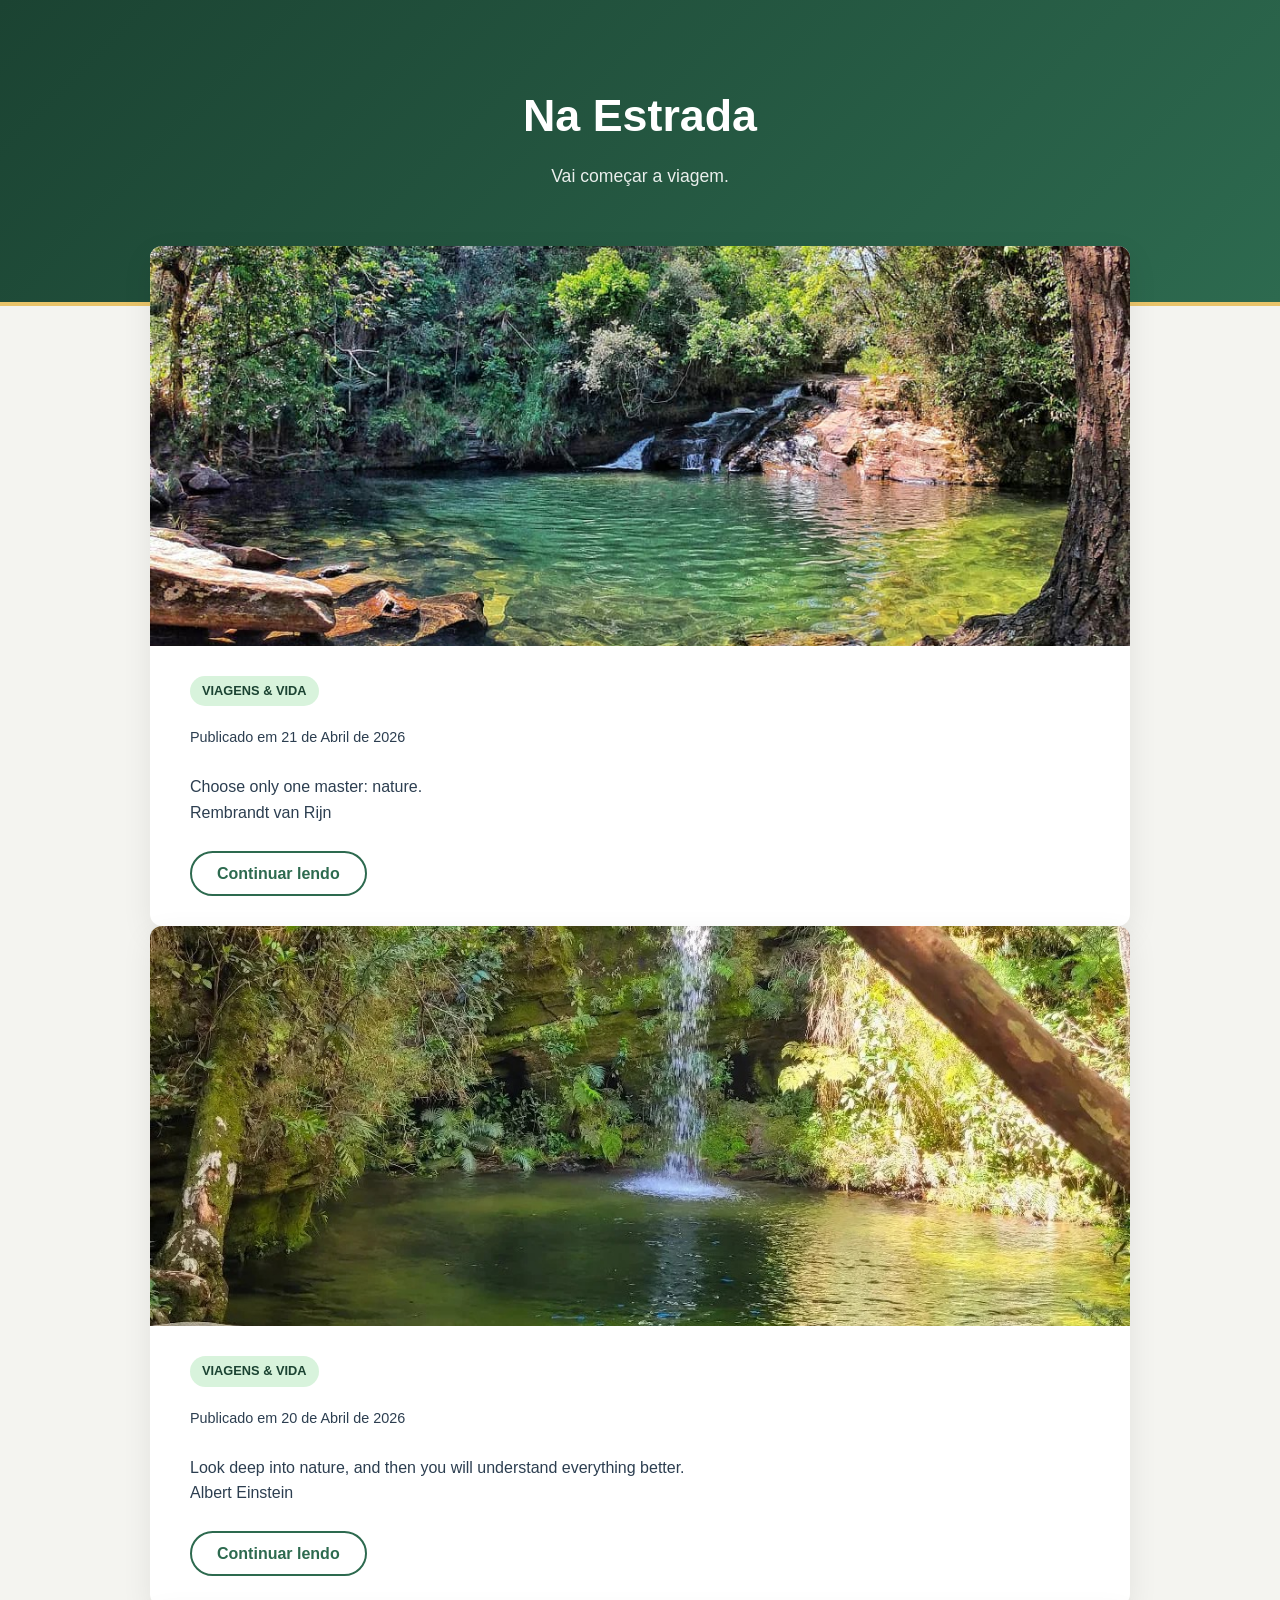
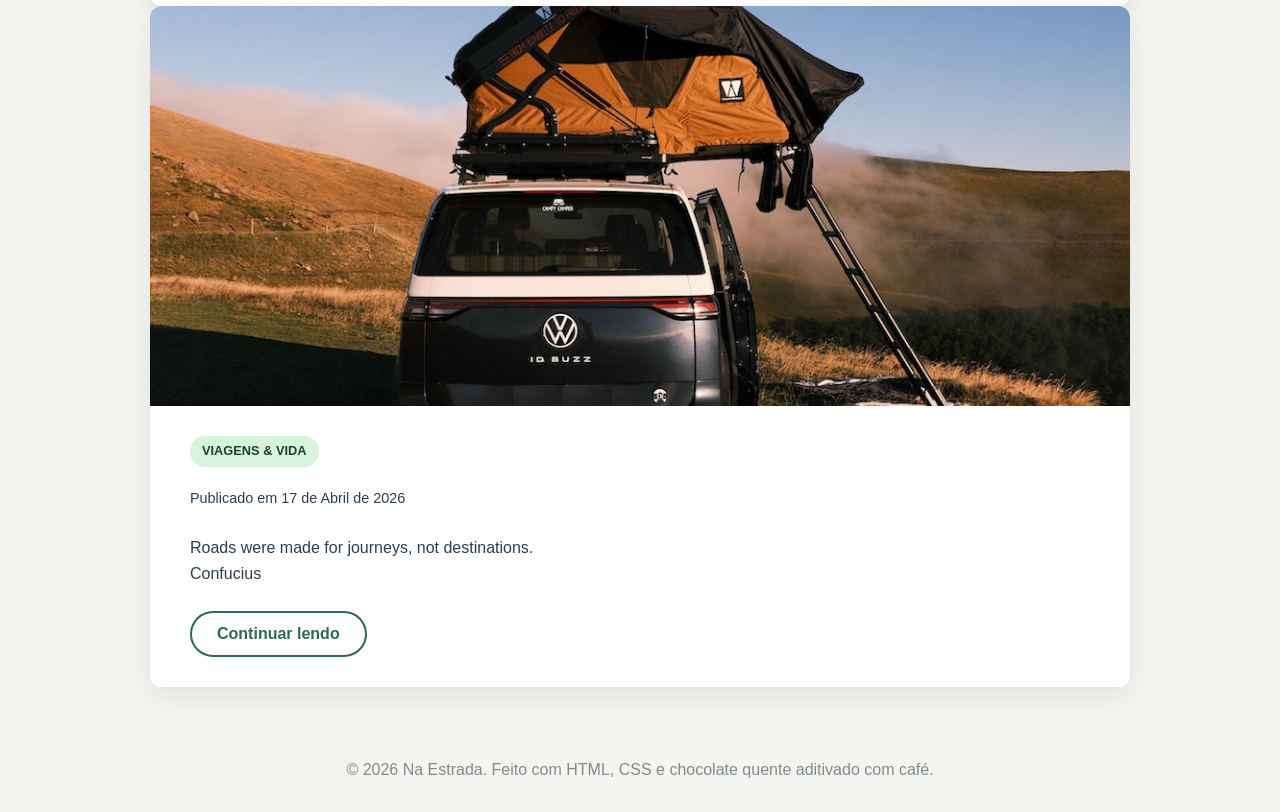
==== index.html @ eaaf92cb "2 postagens mais; novas imagens." ====
<!DOCTYPE html>
<html lang="pt-BR">
<head>
    <meta charset="UTF-8">
    <meta name="viewport" content="width=device-width, initial-scale=1.0">
    <title>Frederico</title>
    <link rel="stylesheet" href="style.css">
</head>
<body>
    <header class="site-header">
        <div class="header-content">
            <h1>Na Estrada</h1>
            <p>Vai começar a viagem.</p>
        </div>
    </header>

    <main class="container">
        <article class="post-card">
            <img src="images/09.jpg" alt="Linda cachoeira de águas cristalinas" class="post-image">
            <div class="post-content">
                <span class="categoria">Viagens & Vida</span>
                <h2></h2>
                <p class="data">Publicado em 21 de Abril de 2026</p>
                <p>Choose only one master: nature.
                <br>Rembrandt van Rijn</p>
                <a href="#" class="btn-leia-mais">Continuar lendo</a>
            </div>
        </article>

        <article class="post-card">
            <img src="images/08.jpg" alt="Linda cachoeira lembrando uma ducha" class="post-image">
            <div class="post-content">
                <span class="categoria">Viagens & Vida</span>
                <h2></h2>
                <p class="data">Publicado em 20 de Abril de 2026</p>
                <p>Look deep into nature, and then you will understand everything better. 
                <br>Albert Einstein</p>
                <a href="#" class="btn-leia-mais">Continuar lendo</a>
            </div>
        </article>

        <article class="post-card">
            <img src="images/id-buzz.jpg" alt="Van no acampamento" class="post-image">
            <div class="post-content">
                <span class="categoria">Viagens & Vida</span>
                <h2></h2>
                <p class="data">Publicado em 17 de Abril de 2026</p>
                <!-- <p>O visual antigo era muito chinfrim, então decidi dar uma repaginada total. Agora, começa a ficar divertido.</p> -->
                <p>Roads were made for journeys, not destinations. 
                <br>Confucius</p>
                <a href="#" class="btn-leia-mais">Continuar lendo</a>
            </div>
        </article>

        
    </main>

    <footer>
        <p>&copy; 2026 Na Estrada. Feito com HTML, CSS e chocolate quente aditivado com café.</p>
    </footer>
</body>
</html>
---- style.css ----
/* Paleta Estrada e Natureza */
:root {
    --cor-fundo: #f4f4f0; /* Off-white com um toque de areia/terra */
    --cor-texto: #2c3e50; /* Cinza asfalto escuro para boa leitura */
    --cor-destaque: #2d6a4f; /* Verde floresta */
    --cor-destaque-hover: #1b4332; /* Verde mais escuro (mata fechada) */
    --cor-secundaria: #7f8c8d; /* Cinza neblina */
    --cor-branco: #ffffff;
    --cor-faixa-pista: #e9c46a; /* Amarelo quente das faixas da estrada */
}

* {
    margin: 0;
    padding: 0;
    box-sizing: border-box;
}

body {
    font-family: 'Poppins', sans-serif;
    background-color: var(--cor-fundo);
    color: var(--cor-texto);
    line-height: 1.6;
}

/* Cabeçalho com tons de floresta e detalhe de pista */
.site-header {
    background: linear-gradient(135deg, #1b4332, #2d6a4f);
    border-bottom: 4px solid var(--cor-faixa-pista);
    color: var(--cor-branco);
    padding: 5rem 20px 7rem; 
    text-align: center;
}

.header-content h1 {
    font-size: 2.8rem;
    font-weight: 600;
    margin-bottom: 10px;
}

.header-content p {
    font-size: 1.1rem;
    font-weight: 300;
    opacity: 0.9;
}

.container {
    max-width: 1020px;
    margin: -60px auto 40px; 
    padding: 0 20px;
    position: relative;
}

.post-card {
    background-color: var(--cor-branco);
    border-radius: 12px;
    overflow: hidden; 
    box-shadow: 0 10px 30px rgba(0, 0, 0, 0.08); 
    transition: transform 0.3s ease, box-shadow 0.3s ease;
}

.post-card:hover {
    transform: translateY(-5px);
    box-shadow: 0 15px 35px rgba(0, 0, 0, 0.15);
}

.post-image {
    width: 100%;
    height: 400px;
    object-fit: cover;
    display: block;
}

.post-content {
    padding: 30px 40px;
}

/* Etiqueta colorida - Tom de folha clara */
.categoria {
    background-color: #d8f3dc;
    color: var(--cor-destaque-hover);
    font-size: 0.8rem;
    font-weight: 600;
    text-transform: uppercase;
    padding: 5px 12px;
    border-radius: 20px;
    display: inline-block;
    margin-bottom: 15px;
}

.post-content h2 {
    font-size: 1.8rem;
    margin-bottom: 5px;
    color: #1a1a1a;
}

.data {
    color: var(--cor-secundaria);
    font-size: 0.9rem;
    margin-bottom: 20px;
}

.post-content p {
    margin-bottom: 25px;
    color: var(--cor-texto);
}

/* Botão Verde Floresta */
.btn-leia-mais {
    display: inline-block;
    text-decoration: none;
    color: var(--cor-destaque);
    font-weight: 600;
    border: 2px solid var(--cor-destaque);
    padding: 8px 25px;
    border-radius: 25px;
    transition: all 0.3s ease;
}

.btn-leia-mais:hover {
    background-color: var(--cor-destaque);
    color: var(--cor-branco);
    border-color: var(--cor-destaque);
}

footer {
    text-align: center;
    padding: 30px 20px;
    color: var(--cor-secundaria);
    margin-top: 40px;
}
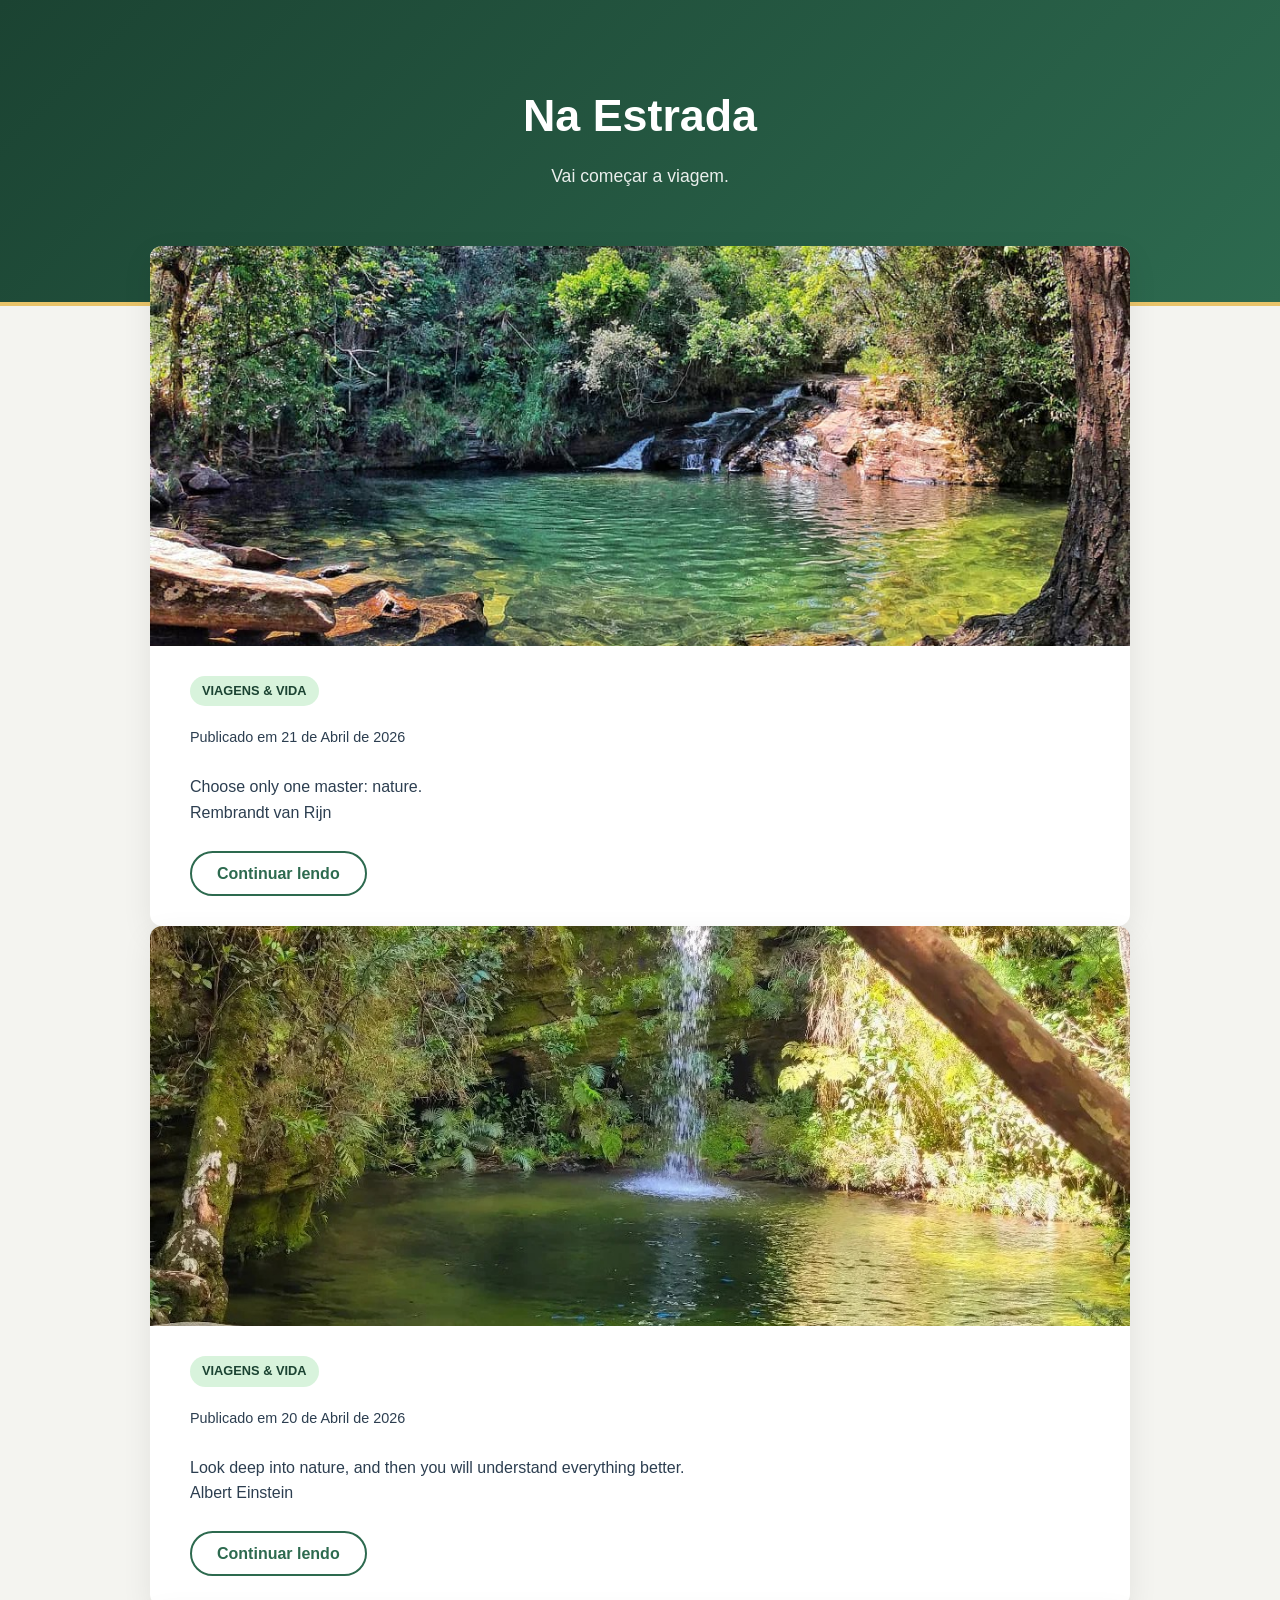
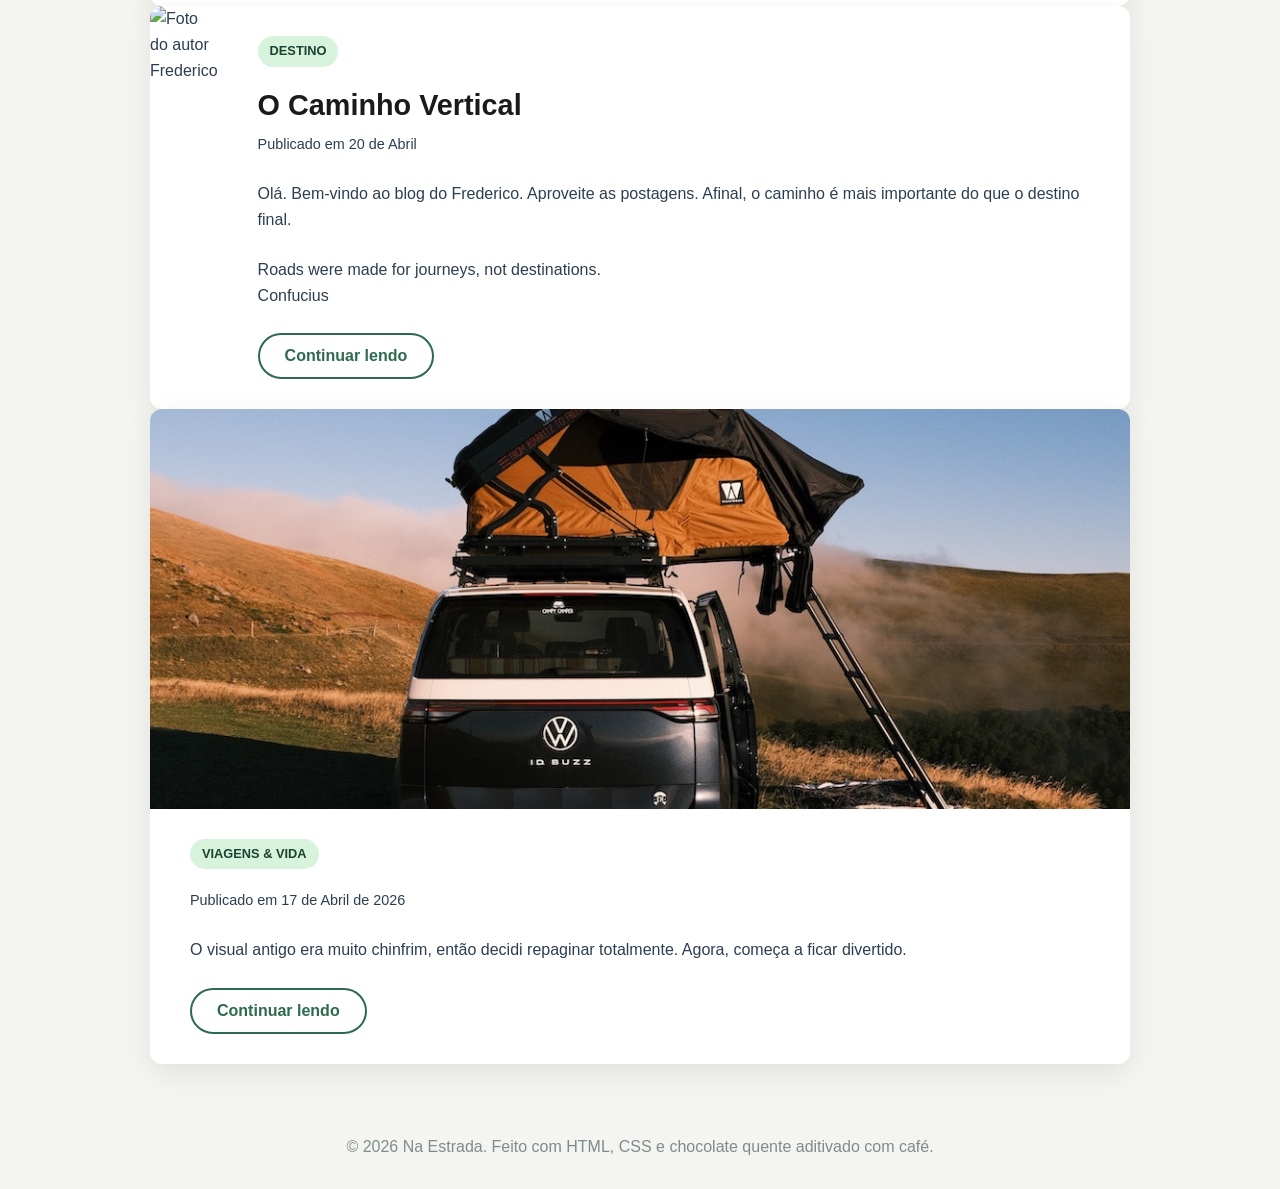
==== commit d7b980a6: "Postagem com imagem do autor lado a lado com texto." ====
--- a/index.html
+++ b/index.html
@@ -39,15 +39,28 @@
             </div>
         </article>
 
+        <article class="post-card post-split">
+            <div class="post-split-image">
+                <img src="author.jpeg" alt="Foto do autor Frederico">
+            </div>
+            <div class="post-content">
+                <span class="categoria">Destino</span>
+                <h2>O Caminho Vertical</h2>
+                <p class="data">Publicado em 20 de Abril</p>
+                <p>Olá. Bem-vindo ao blog do Frederico. Aproveite as postagens. Afinal, o caminho é mais importante do que o destino final.</p>
+                <p>Roads were made for journeys, not destinations. 
+                <br>Confucius</p>
+                <a href="#" class="btn-leia-mais">Continuar lendo</a>
+            </div>
+        </article>
+
         <article class="post-card">
             <img src="images/id-buzz.jpg" alt="Van no acampamento" class="post-image">
             <div class="post-content">
                 <span class="categoria">Viagens & Vida</span>
                 <h2></h2>
                 <p class="data">Publicado em 17 de Abril de 2026</p>
-                <!-- <p>O visual antigo era muito chinfrim, então decidi dar uma repaginada total. Agora, começa a ficar divertido.</p> -->
-                <p>Roads were made for journeys, not destinations. 
-                <br>Confucius</p>
+                <p>O visual antigo era muito chinfrim, então decidi repaginar totalmente. Agora, começa a ficar divertido.</p>
                 <a href="#" class="btn-leia-mais">Continuar lendo</a>
             </div>
         </article>
--- a/style.css
+++ b/style.css
@@ -122,6 +122,34 @@
     border-color: var(--cor-destaque);
 }
 
+/* Quando o post tiver a classe 'post-split', ele usa Flexbox */
+.post-split {
+    display: flex;
+    align-items: stretch; /* Faz a imagem e o texto terem a mesma altura */
+}
+
+.post-split-image {
+    flex: 1; /* Ocupa uma parte do espaço */
+    max-width: 49.5%; /* A foto ocupa 49,5% da largura do cartão */
+}
+
+.post-split-image img {
+    width: 100%;
+    height: 100%;
+    object-fit: cover; /* Corta a imagem para preencher o espaço sem distorcer */
+}
+
+/* Ajuste importante para celular: desativa a divisão em telas pequenas */
+@media (max-width: 600px) {
+    .post-split {
+        flex-direction: column; /* Volta a ficar um em cima do outro */
+    }
+    .post-split-image {
+        max-width: 100%;
+        height: 250px;
+    }
+}
+
 footer {
     text-align: center;
     padding: 30px 20px;
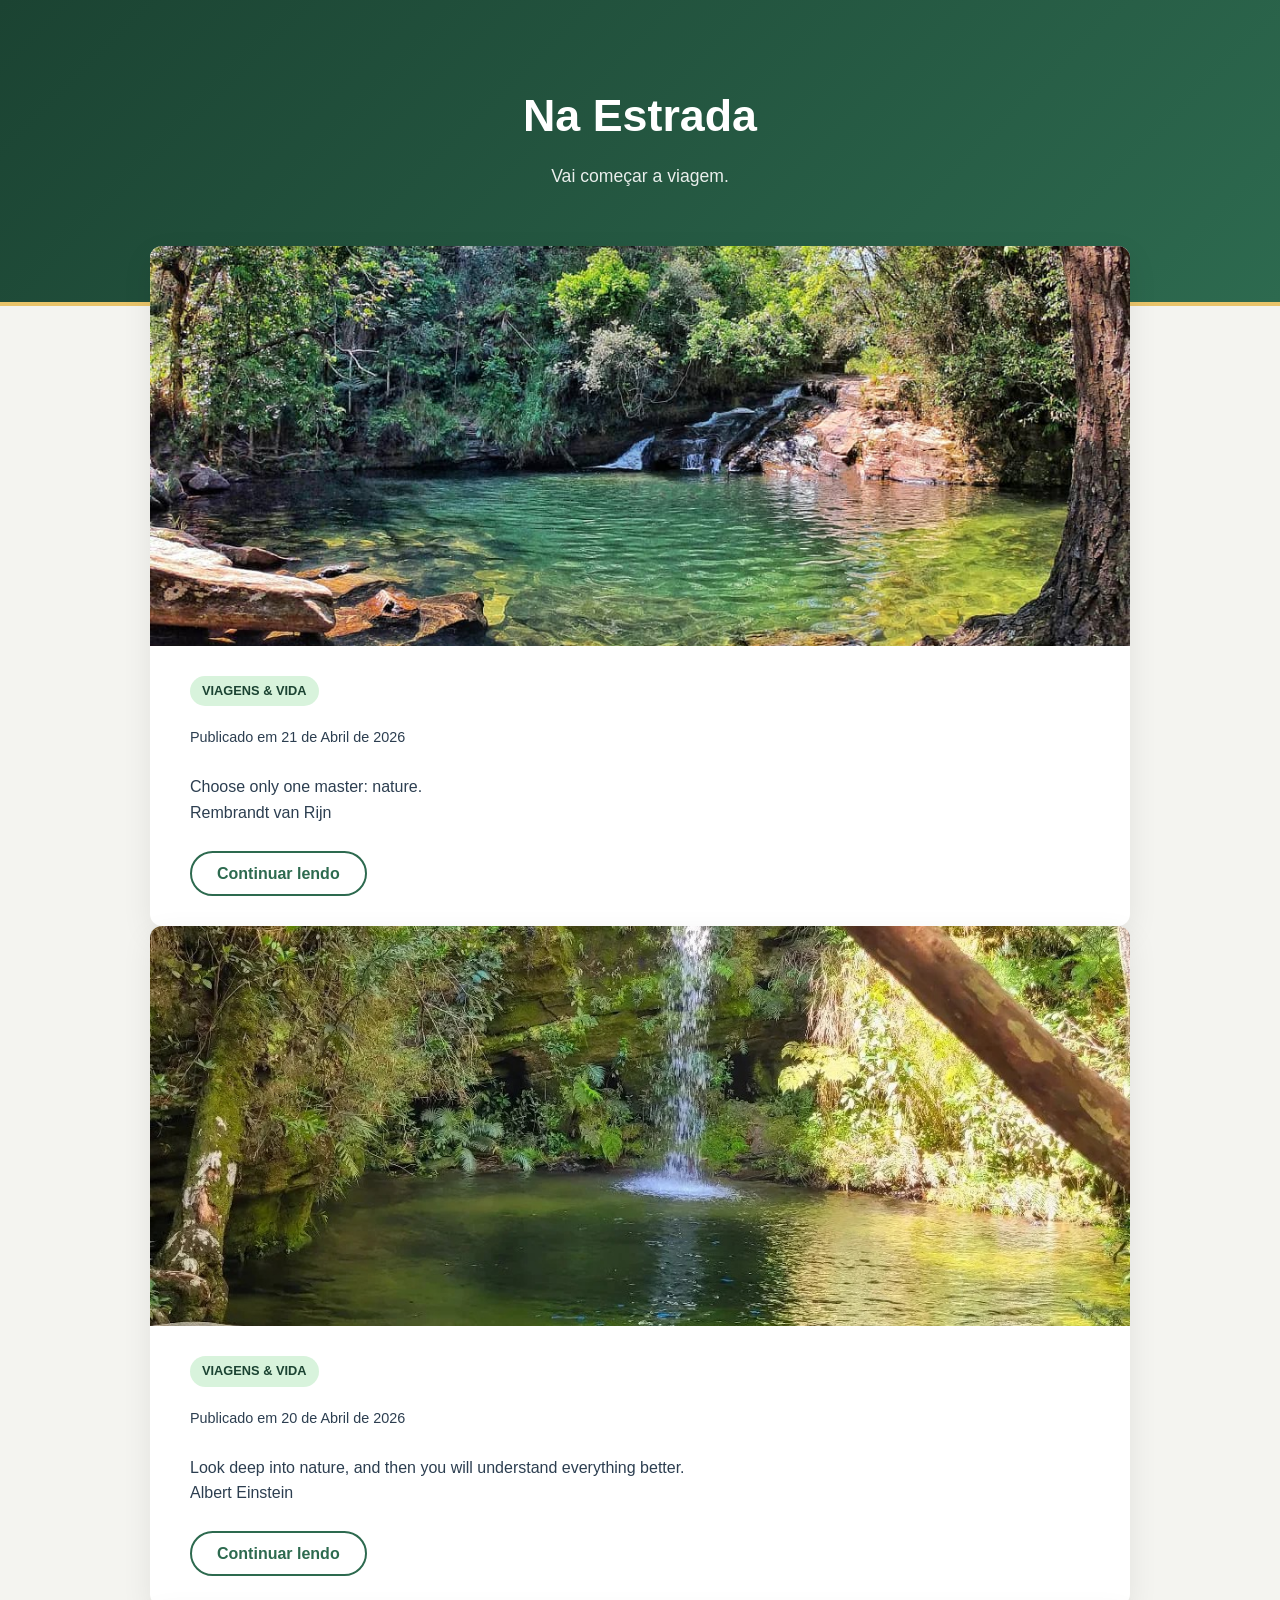
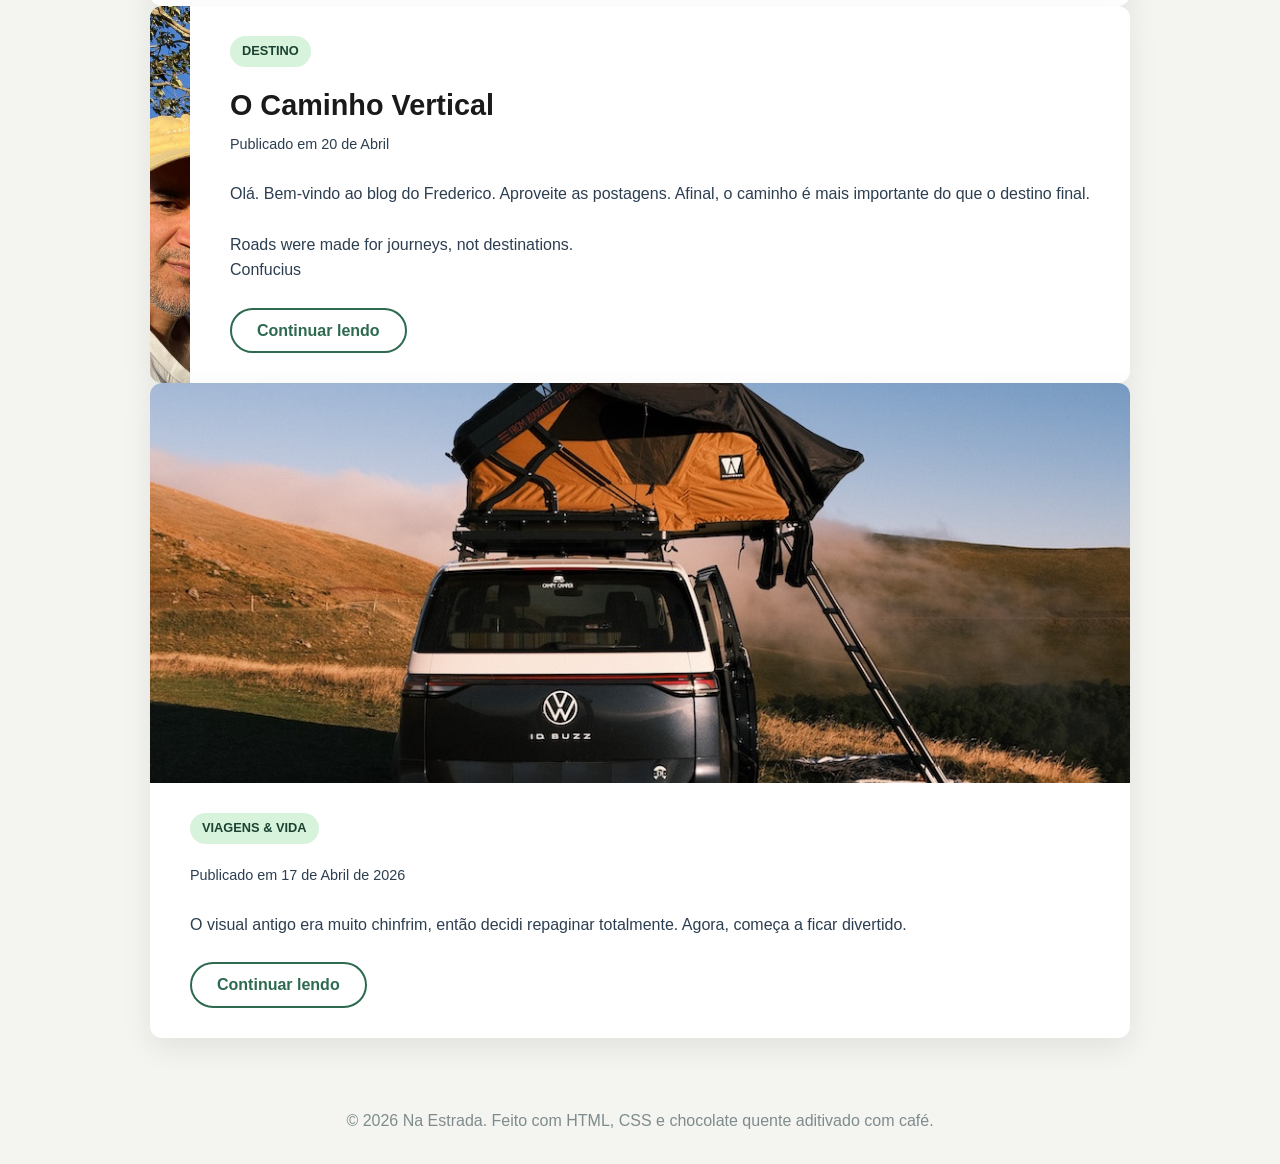
==== commit 2f7f7626: "Corrigindo caminho da imagem; caminho antes de mudar para diretório 'images' usado equivocadamente." ====
--- a/index.html
+++ b/index.html
@@ -41,7 +41,7 @@
 
         <article class="post-card post-split">
             <div class="post-split-image">
-                <img src="author.jpeg" alt="Foto do autor Frederico">
+                <img src="images/author.jpeg" alt="Foto do autor Frederico">
             </div>
             <div class="post-content">
                 <span class="categoria">Destino</span>
--- a/style.css
+++ b/style.css
@@ -130,7 +130,7 @@
 
 .post-split-image {
     flex: 1; /* Ocupa uma parte do espaço */
-    max-width: 49.5%; /* A foto ocupa 49,5% da largura do cartão */
+    max-width: 40%; /* A foto ocupa 40% da largura do cartão */
 }
 
 .post-split-image img {
@@ -140,13 +140,13 @@
 }
 
 /* Ajuste importante para celular: desativa a divisão em telas pequenas */
-@media (max-width: 600px) {
+@media (max-width: 640px) {
     .post-split {
         flex-direction: column; /* Volta a ficar um em cima do outro */
     }
     .post-split-image {
         max-width: 100%;
-        height: 250px;
+        height: 495px;
     }
 }
 
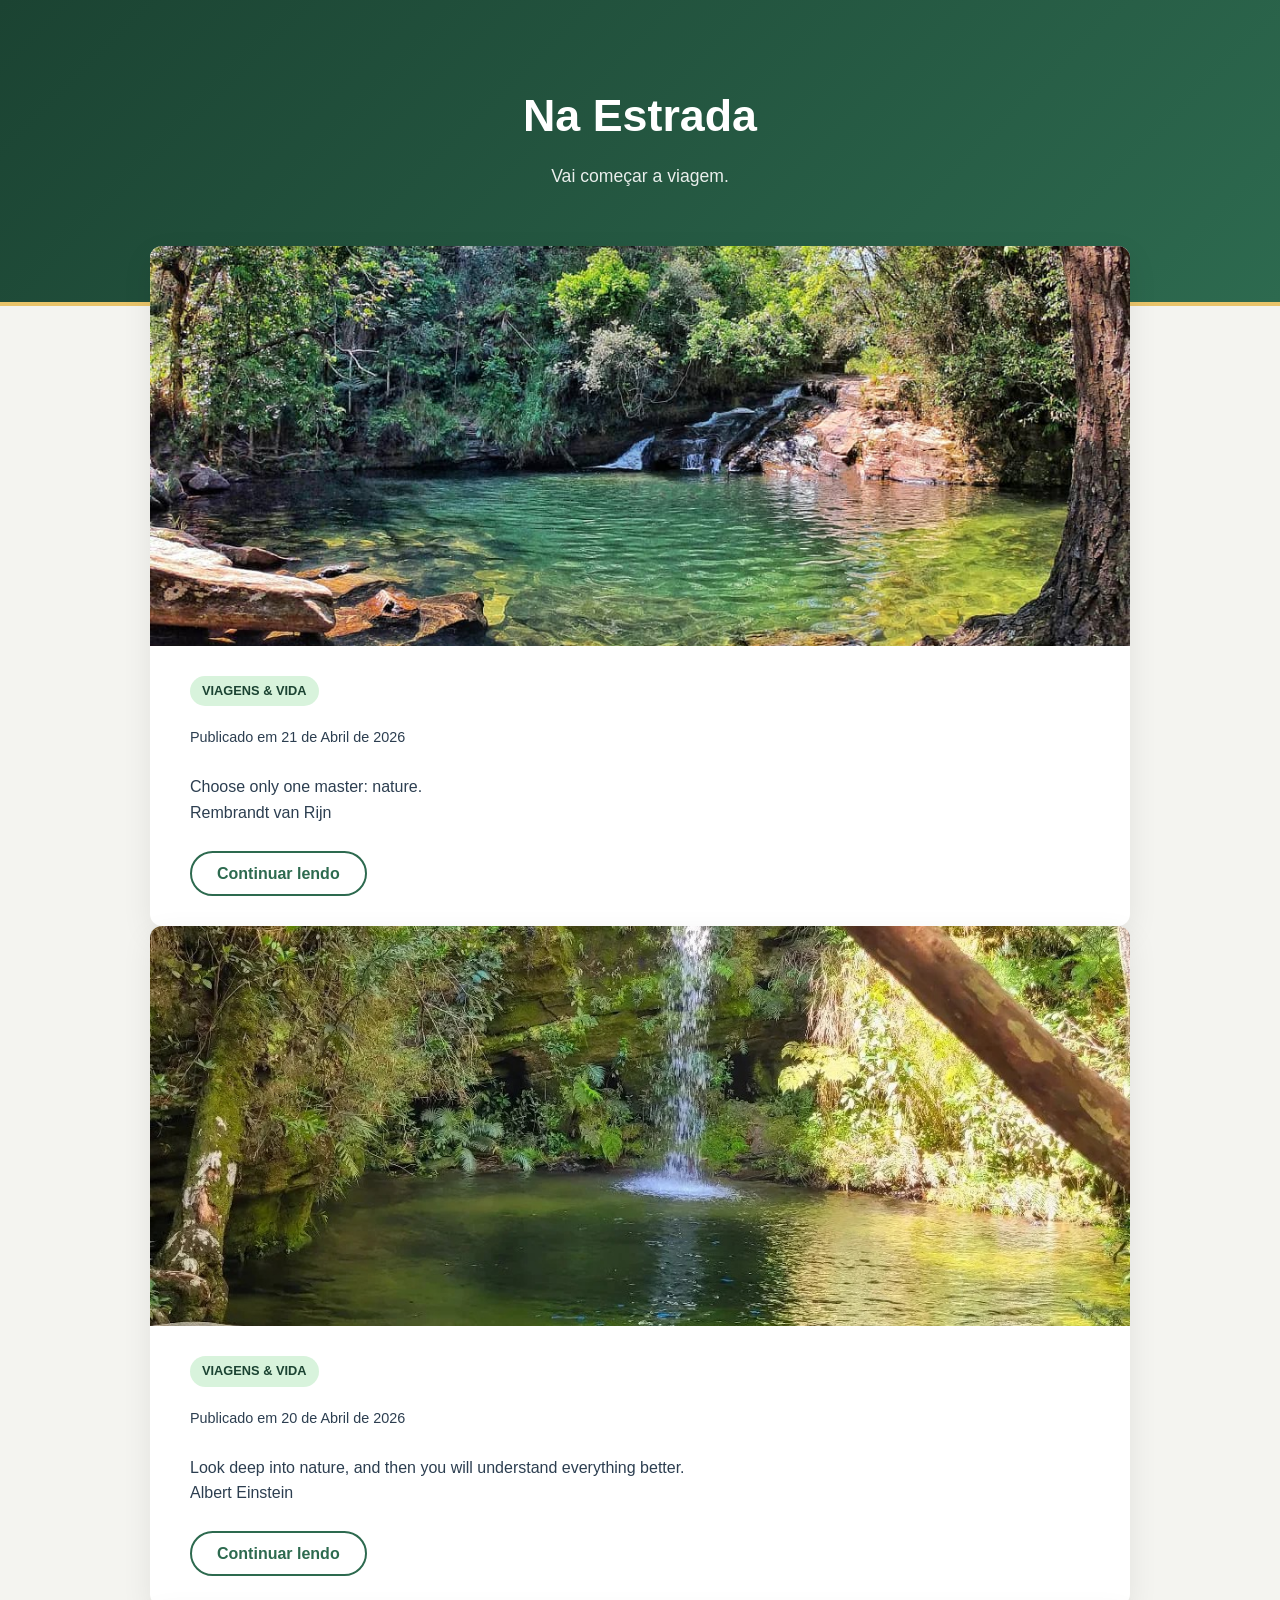
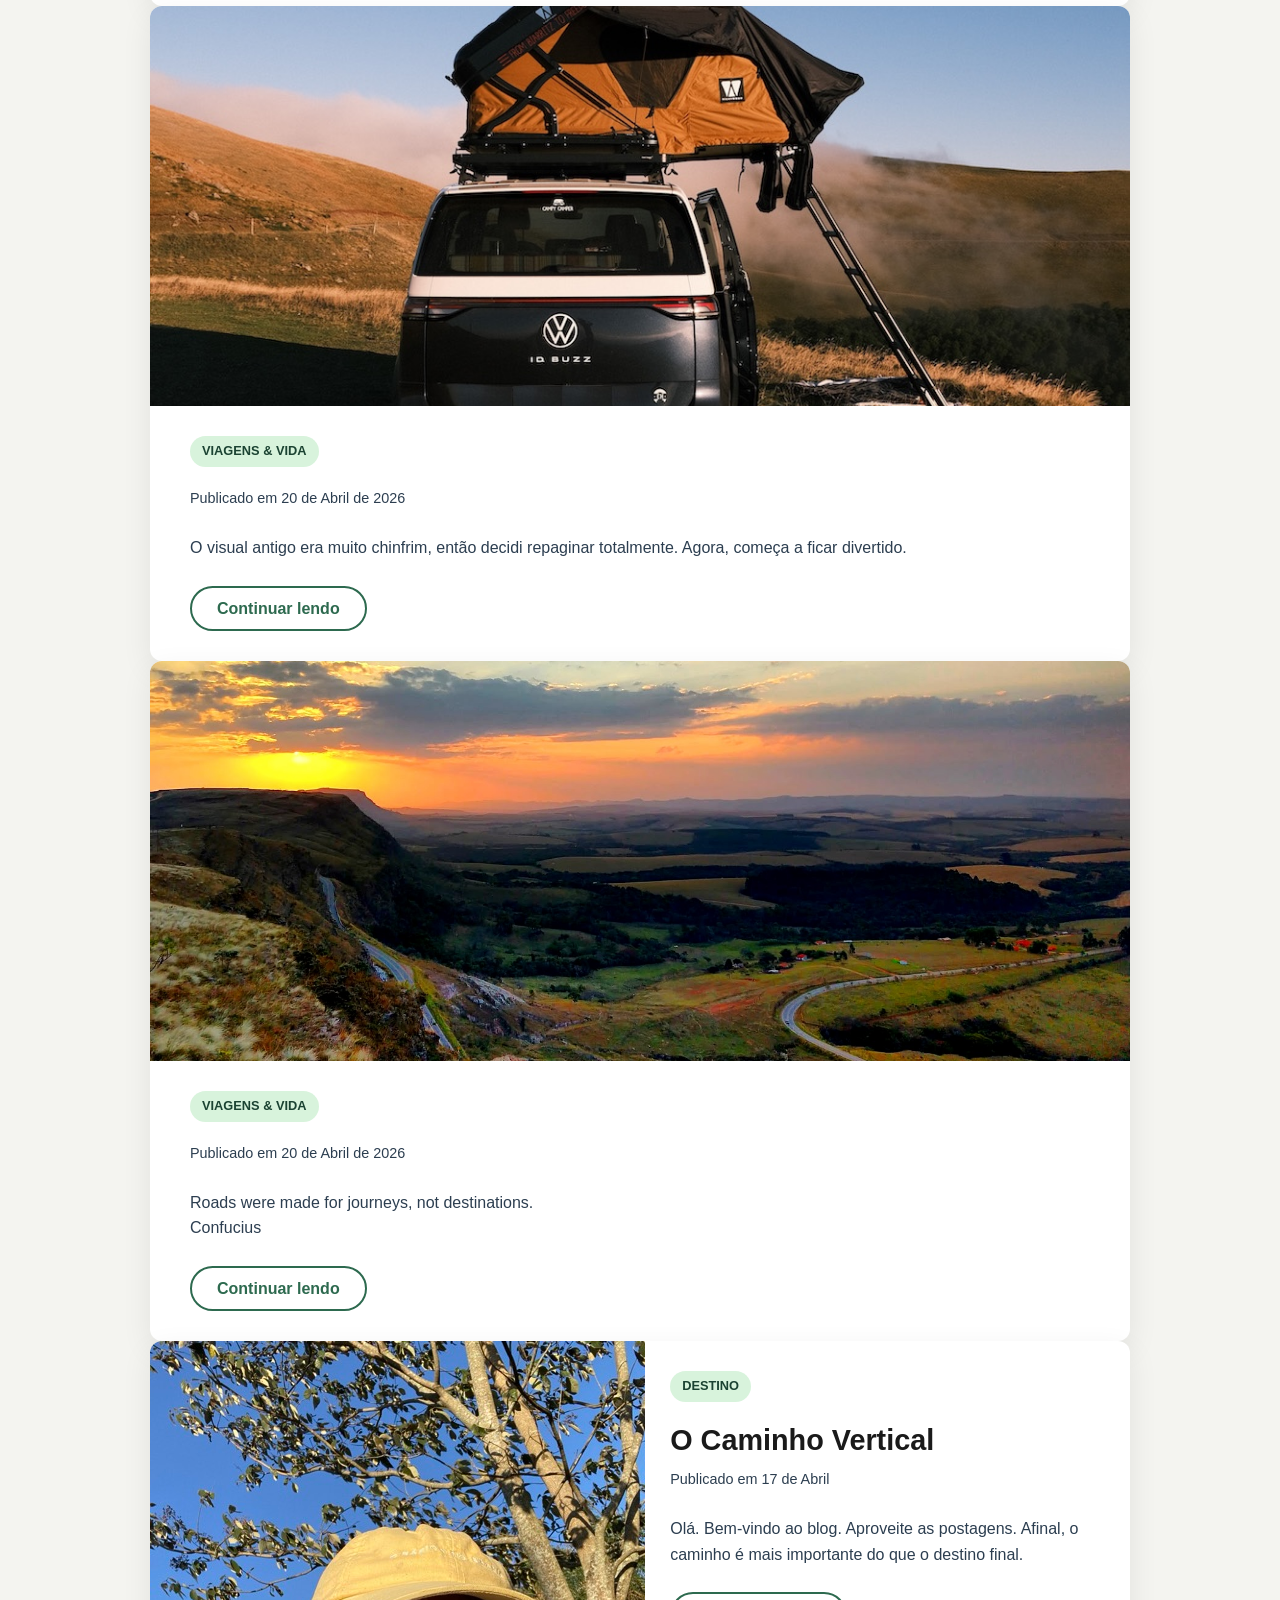
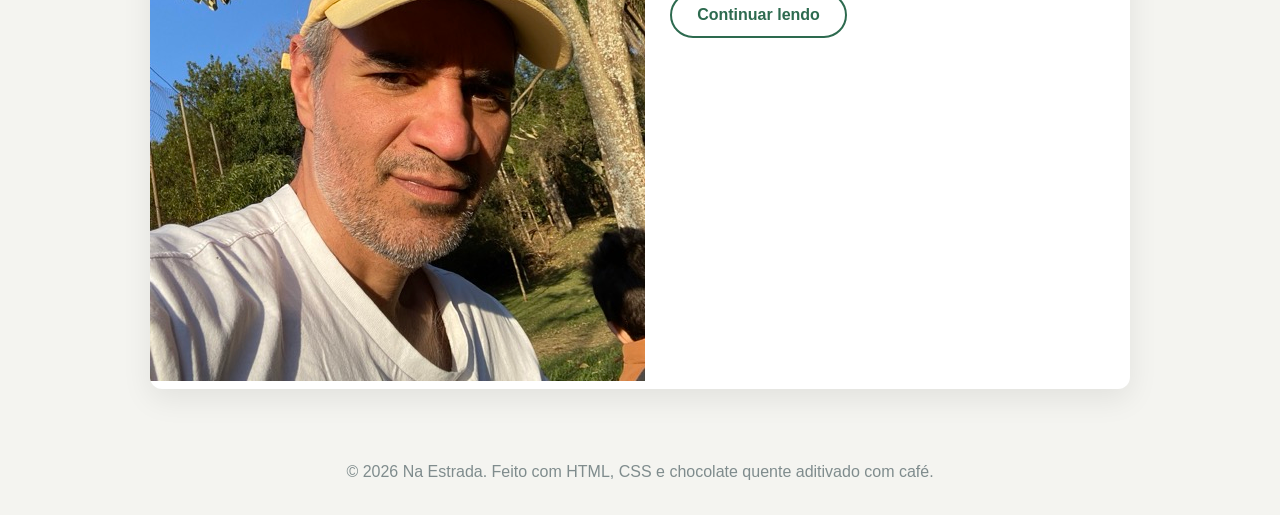
==== commit 9a50294b: "Reorganizando postagens." ====
--- a/index.html
+++ b/index.html
@@ -39,6 +39,29 @@
             </div>
         </article>
 
+        <article class="post-card">
+            <img src="images/id-buzz.jpg" alt="Van no acampamento" class="post-image">
+            <div class="post-content">
+                <span class="categoria">Viagens & Vida</span>
+                <h2></h2>
+                <p class="data">Publicado em 20 de Abril de 2026</p>
+                <p>O visual antigo era muito chinfrim, então decidi repaginar totalmente. Agora, começa a ficar divertido.</p>
+                <a href="#" class="btn-leia-mais">Continuar lendo</a>
+            </div>
+        </article>
+
+        <article class="post-card">
+            <img src="images/road.jpg" alt="Estrada serpenteado por uma montanha" class="post-image">
+            <div class="post-content">
+                <span class="categoria">Viagens & Vida</span>
+                <h2></h2>
+                <p class="data">Publicado em 20 de Abril de 2026</p>
+                <p>Roads were made for journeys, not destinations. 
+                <br>Confucius</p>
+                <a href="#" class="btn-leia-mais">Continuar lendo</a>
+            </div>
+        </article>
+
         <article class="post-card post-split">
             <div class="post-split-image">
                 <img src="images/author.jpeg" alt="Foto do autor Frederico">
@@ -46,25 +69,11 @@
             <div class="post-content">
                 <span class="categoria">Destino</span>
                 <h2>O Caminho Vertical</h2>
-                <p class="data">Publicado em 20 de Abril</p>
-                <p>Olá. Bem-vindo ao blog do Frederico. Aproveite as postagens. Afinal, o caminho é mais importante do que o destino final.</p>
-                <p>Roads were made for journeys, not destinations. 
-                <br>Confucius</p>
+                <p class="data">Publicado em 17 de Abril</p>
+                <p>Olá. Bem-vindo ao blog. Aproveite as postagens. Afinal, o caminho é mais importante do que o destino final.</p>
                 <a href="#" class="btn-leia-mais">Continuar lendo</a>
             </div>
         </article>
-
-        <article class="post-card">
-            <img src="images/id-buzz.jpg" alt="Van no acampamento" class="post-image">
-            <div class="post-content">
-                <span class="categoria">Viagens & Vida</span>
-                <h2></h2>
-                <p class="data">Publicado em 17 de Abril de 2026</p>
-                <p>O visual antigo era muito chinfrim, então decidi repaginar totalmente. Agora, começa a ficar divertido.</p>
-                <a href="#" class="btn-leia-mais">Continuar lendo</a>
-            </div>
-        </article>
-
         
     </main>
 
--- a/style.css
+++ b/style.css
@@ -129,15 +129,27 @@
 }
 
 .post-split-image {
-    flex: 1; /* Ocupa uma parte do espaço */
-    max-width: 40%; /* A foto ocupa 40% da largura do cartão */
+    flex: 0 0 49%; /* A mágica está aqui: não cresce(0), não encolhe(0), base exata de 49% */
+    max-width: 49%;
 }
 
+.post-split .post-content {
+    flex: 1; /* Faz o texto preencher o resto do espaço sem empurrar a foto */
+}
+
+/* regra anterior */
+/* .post-split-image { */
+/*    flex: 1; /* Ocupa uma parte do espaço */
+/*    max-width: 40%; /* A foto ocupa 40% da largura do cartão */
+/*} */ 
+
+/*
 .post-split-image img {
     width: 100%;
     height: 100%;
-    object-fit: cover; /* Corta a imagem para preencher o espaço sem distorcer */
+    object-fit: cover; Corta a imagem para preencher o espaço sem distorcer 
 }
+*/
 
 /* Ajuste importante para celular: desativa a divisão em telas pequenas */
 @media (max-width: 640px) {
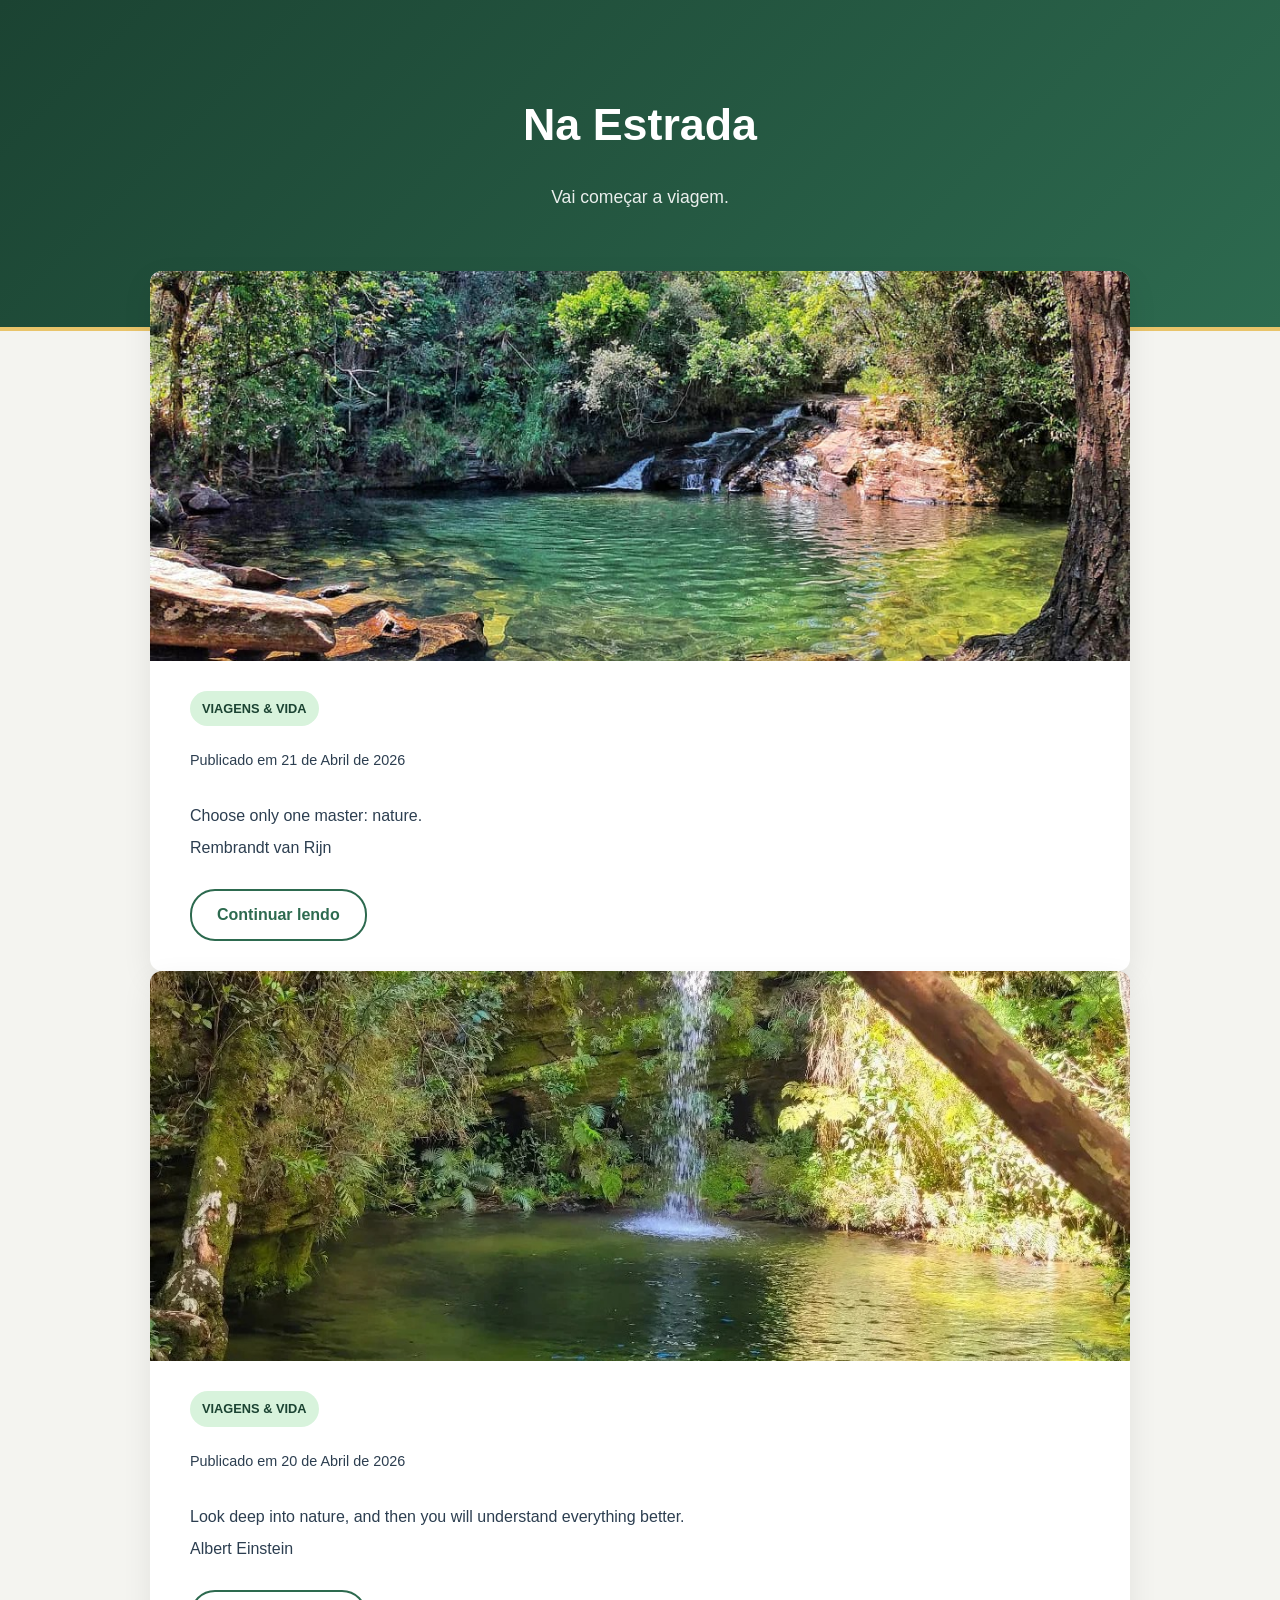
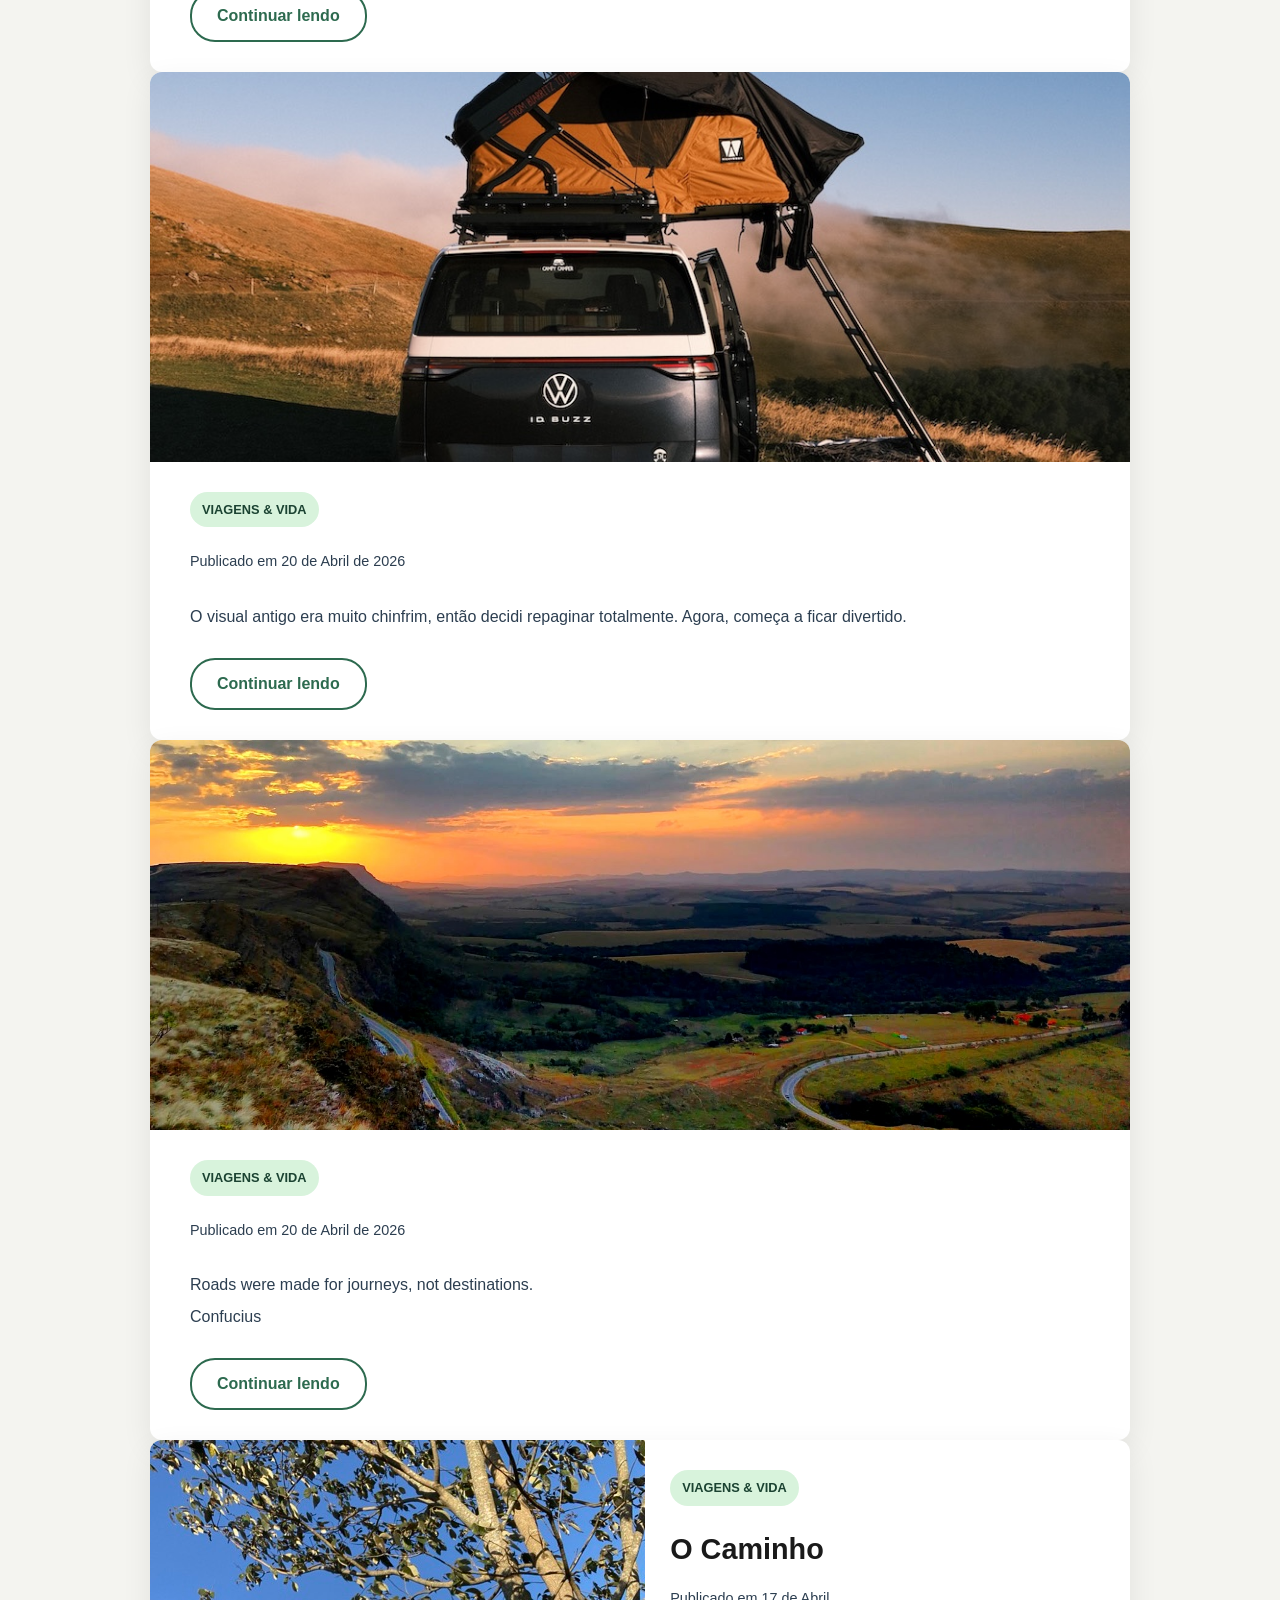
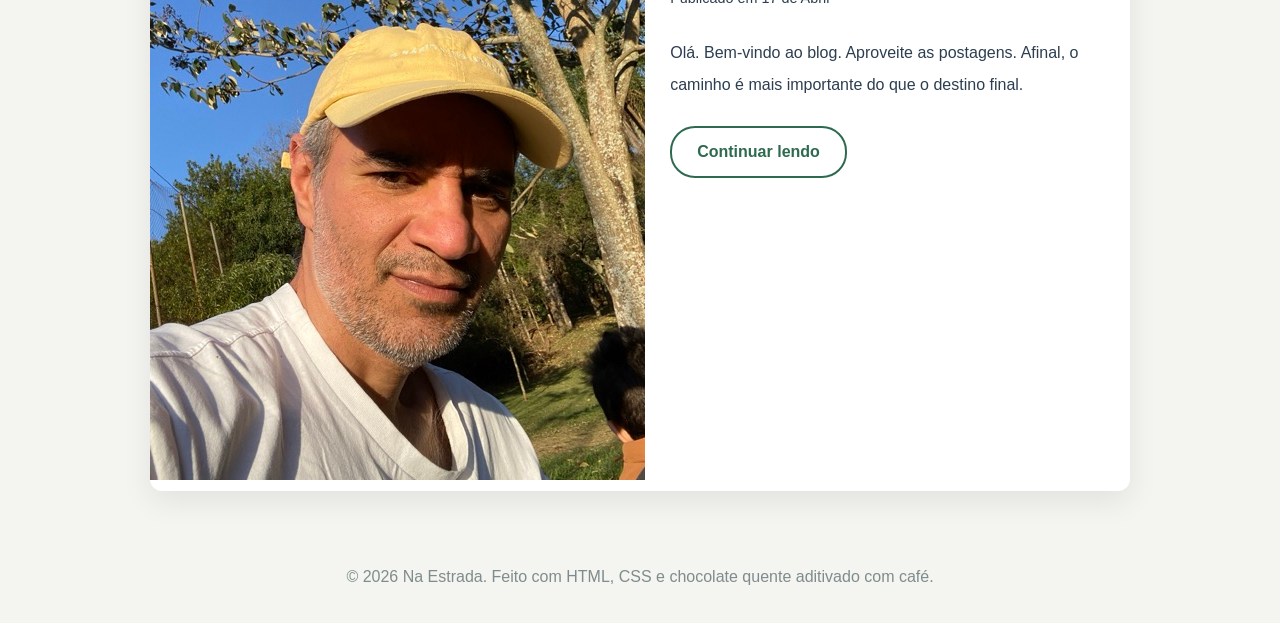
==== commit 2bff1b04: "Ajustes no tamanho da fonte das postagens. Ajustes finais no README.md" ====
--- a/index.html
+++ b/index.html
@@ -67,8 +67,8 @@
                 <img src="images/author.jpeg" alt="Foto do autor Frederico">
             </div>
             <div class="post-content">
-                <span class="categoria">Destino</span>
-                <h2>O Caminho Vertical</h2>
+                <span class="categoria">Viagens & Vida</span>
+                <h2>O Caminho</h2>
                 <p class="data">Publicado em 17 de Abril</p>
                 <p>Olá. Bem-vindo ao blog. Aproveite as postagens. Afinal, o caminho é mais importante do que o destino final.</p>
                 <a href="#" class="btn-leia-mais">Continuar lendo</a>
--- a/style.css
+++ b/style.css
@@ -16,10 +16,10 @@
 }
 
 body {
-    font-family: 'Poppins', sans-serif;
+    font-family: sans-serif;
     background-color: var(--cor-fundo);
     color: var(--cor-texto);
-    line-height: 1.6;
+    line-height: 2.0;
 }
 
 /* Cabeçalho com tons de floresta e detalhe de pista */
@@ -65,7 +65,7 @@
 
 .post-image {
     width: 100%;
-    height: 400px;
+    height: 390px;
     object-fit: cover;
     display: block;
 }
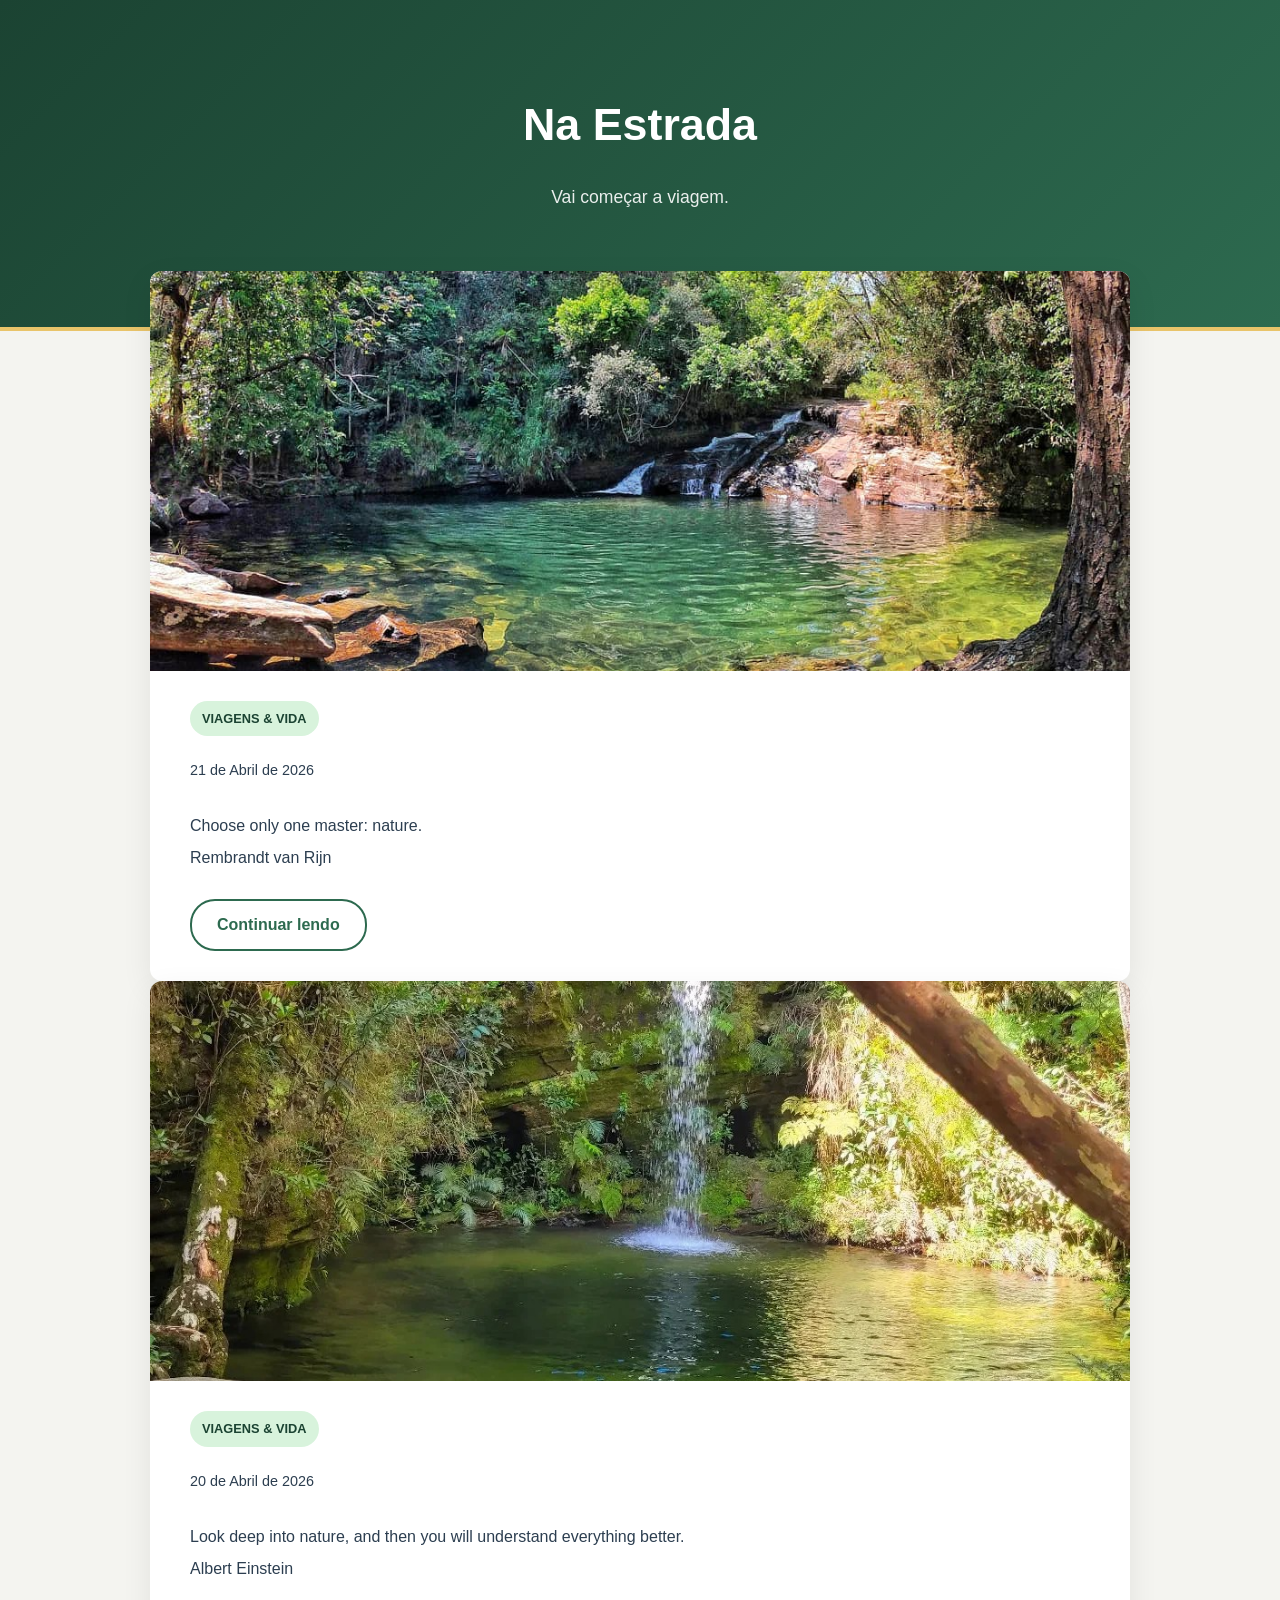
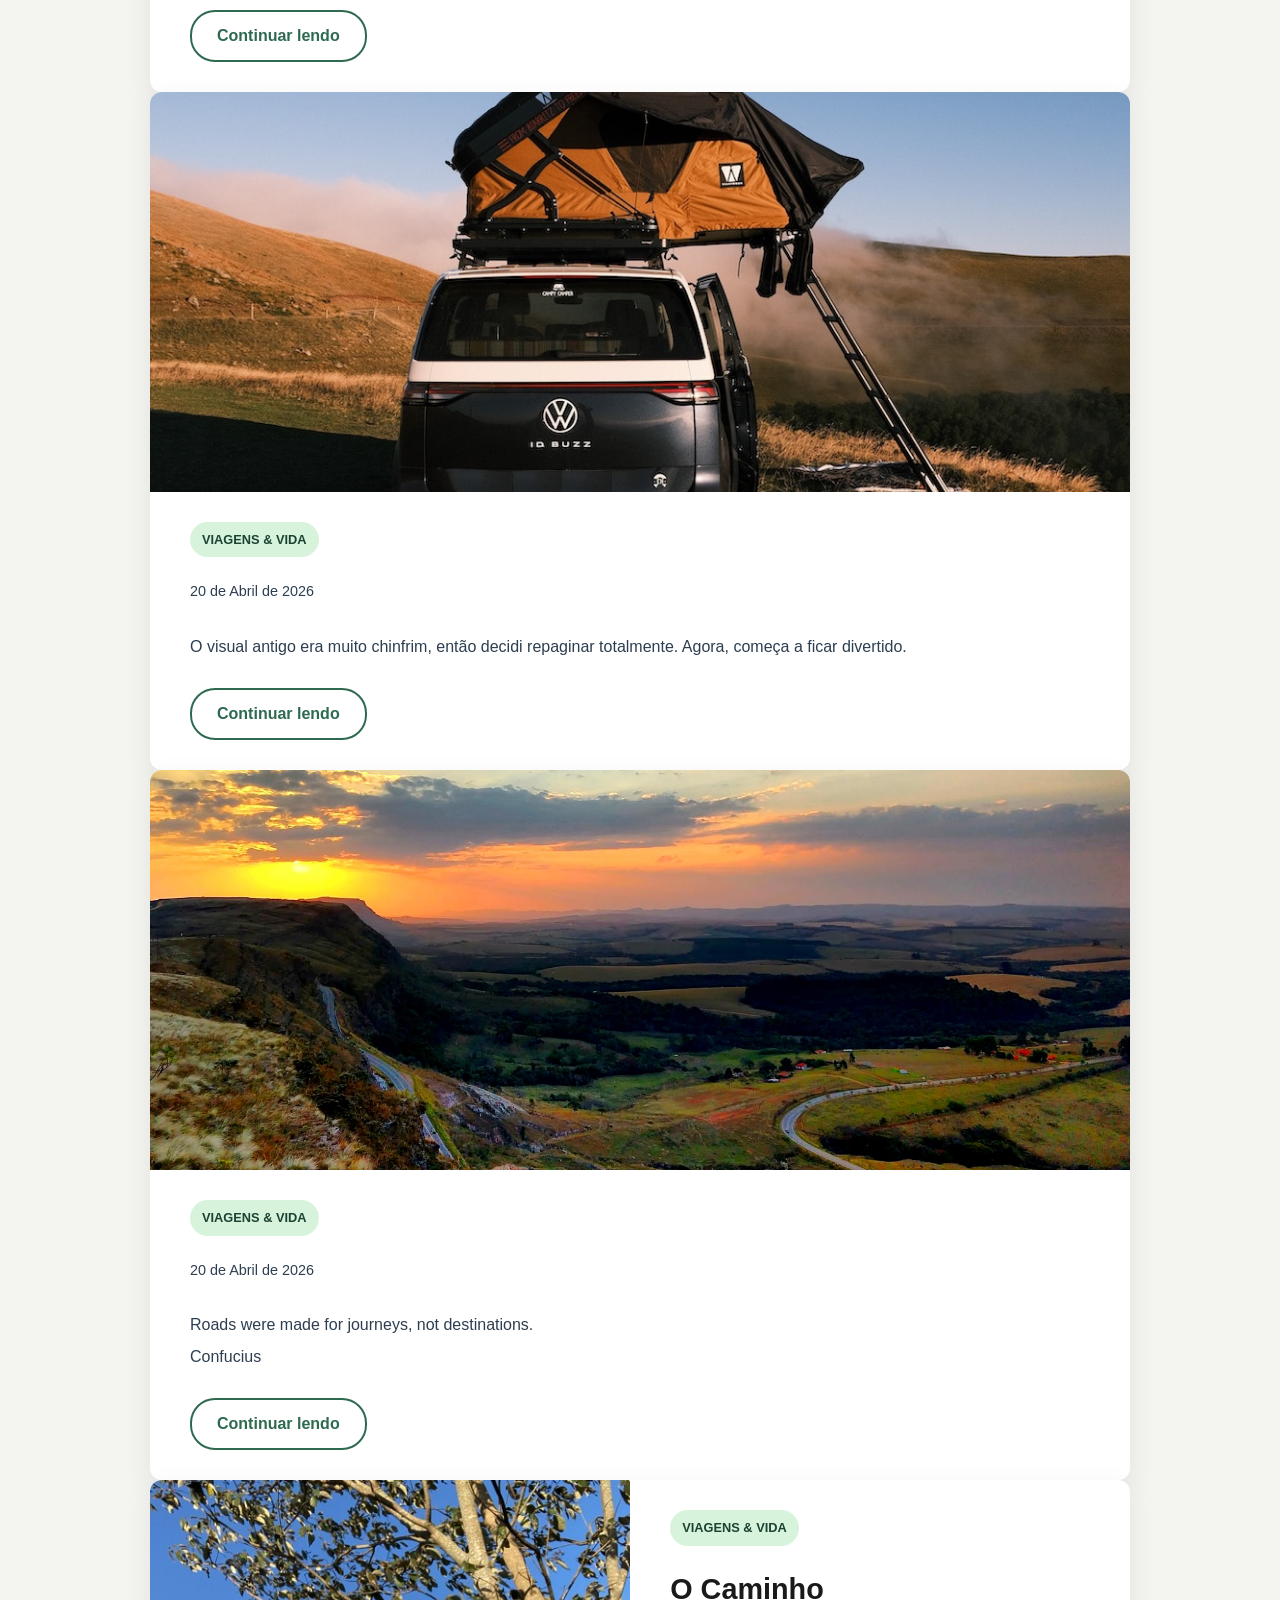
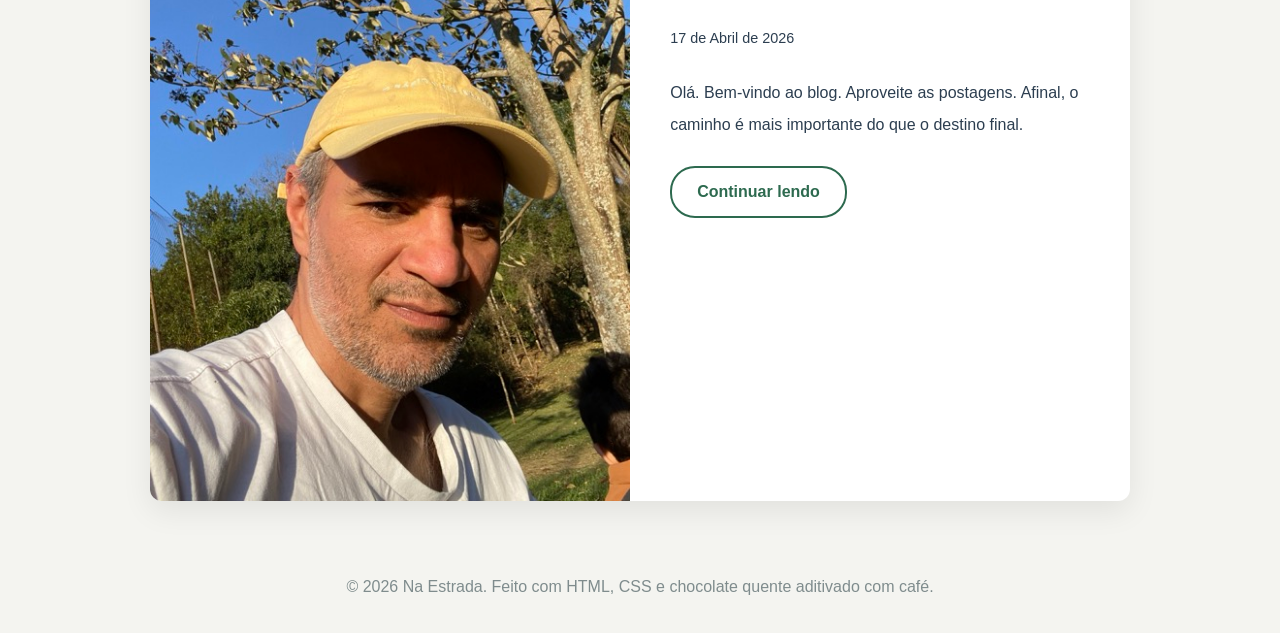
==== commit 3b5fe8f1: "Removendo espaço vazio entre imagem e formato da postagem (cartão)." ====
--- a/index.html
+++ b/index.html
@@ -20,7 +20,7 @@
             <div class="post-content">
                 <span class="categoria">Viagens & Vida</span>
                 <h2></h2>
-                <p class="data">Publicado em 21 de Abril de 2026</p>
+                <p class="data">21 de Abril de 2026</p>
                 <p>Choose only one master: nature.
                 <br>Rembrandt van Rijn</p>
                 <a href="#" class="btn-leia-mais">Continuar lendo</a>
@@ -32,7 +32,7 @@
             <div class="post-content">
                 <span class="categoria">Viagens & Vida</span>
                 <h2></h2>
-                <p class="data">Publicado em 20 de Abril de 2026</p>
+                <p class="data">20 de Abril de 2026</p>
                 <p>Look deep into nature, and then you will understand everything better. 
                 <br>Albert Einstein</p>
                 <a href="#" class="btn-leia-mais">Continuar lendo</a>
@@ -44,7 +44,7 @@
             <div class="post-content">
                 <span class="categoria">Viagens & Vida</span>
                 <h2></h2>
-                <p class="data">Publicado em 20 de Abril de 2026</p>
+                <p class="data">20 de Abril de 2026</p>
                 <p>O visual antigo era muito chinfrim, então decidi repaginar totalmente. Agora, começa a ficar divertido.</p>
                 <a href="#" class="btn-leia-mais">Continuar lendo</a>
             </div>
@@ -55,7 +55,7 @@
             <div class="post-content">
                 <span class="categoria">Viagens & Vida</span>
                 <h2></h2>
-                <p class="data">Publicado em 20 de Abril de 2026</p>
+                <p class="data">20 de Abril de 2026</p>
                 <p>Roads were made for journeys, not destinations. 
                 <br>Confucius</p>
                 <a href="#" class="btn-leia-mais">Continuar lendo</a>
@@ -69,7 +69,7 @@
             <div class="post-content">
                 <span class="categoria">Viagens & Vida</span>
                 <h2>O Caminho</h2>
-                <p class="data">Publicado em 17 de Abril</p>
+                <p class="data">17 de Abril de 2026</p>
                 <p>Olá. Bem-vindo ao blog. Aproveite as postagens. Afinal, o caminho é mais importante do que o destino final.</p>
                 <a href="#" class="btn-leia-mais">Continuar lendo</a>
             </div>
--- a/style.css
+++ b/style.css
@@ -65,7 +65,7 @@
 
 .post-image {
     width: 100%;
-    height: 390px;
+    height: 400px;
     object-fit: cover;
     display: block;
 }
@@ -131,25 +131,19 @@
 .post-split-image {
     flex: 0 0 49%; /* A mágica está aqui: não cresce(0), não encolhe(0), base exata de 49% */
     max-width: 49%;
+    display: flex; /* Transforma a caixa da imagem num flex container */
 }
 
 .post-split .post-content {
     flex: 1; /* Faz o texto preencher o resto do espaço sem empurrar a foto */
 }
 
-/* regra anterior */
-/* .post-split-image { */
-/*    flex: 1; /* Ocupa uma parte do espaço */
-/*    max-width: 40%; /* A foto ocupa 40% da largura do cartão */
-/*} */ 
-
-/*
 .post-split-image img {
     width: 100%;
     height: 100%;
-    object-fit: cover; Corta a imagem para preencher o espaço sem distorcer 
+    object-fit: cover; /* Corta a imagem para preencher o espaço sem distorcer */
+    display: block; /* Remove o espaço fantasma das "perninhas" das letras */
 }
-*/
 
 /* Ajuste importante para celular: desativa a divisão em telas pequenas */
 @media (max-width: 640px) {
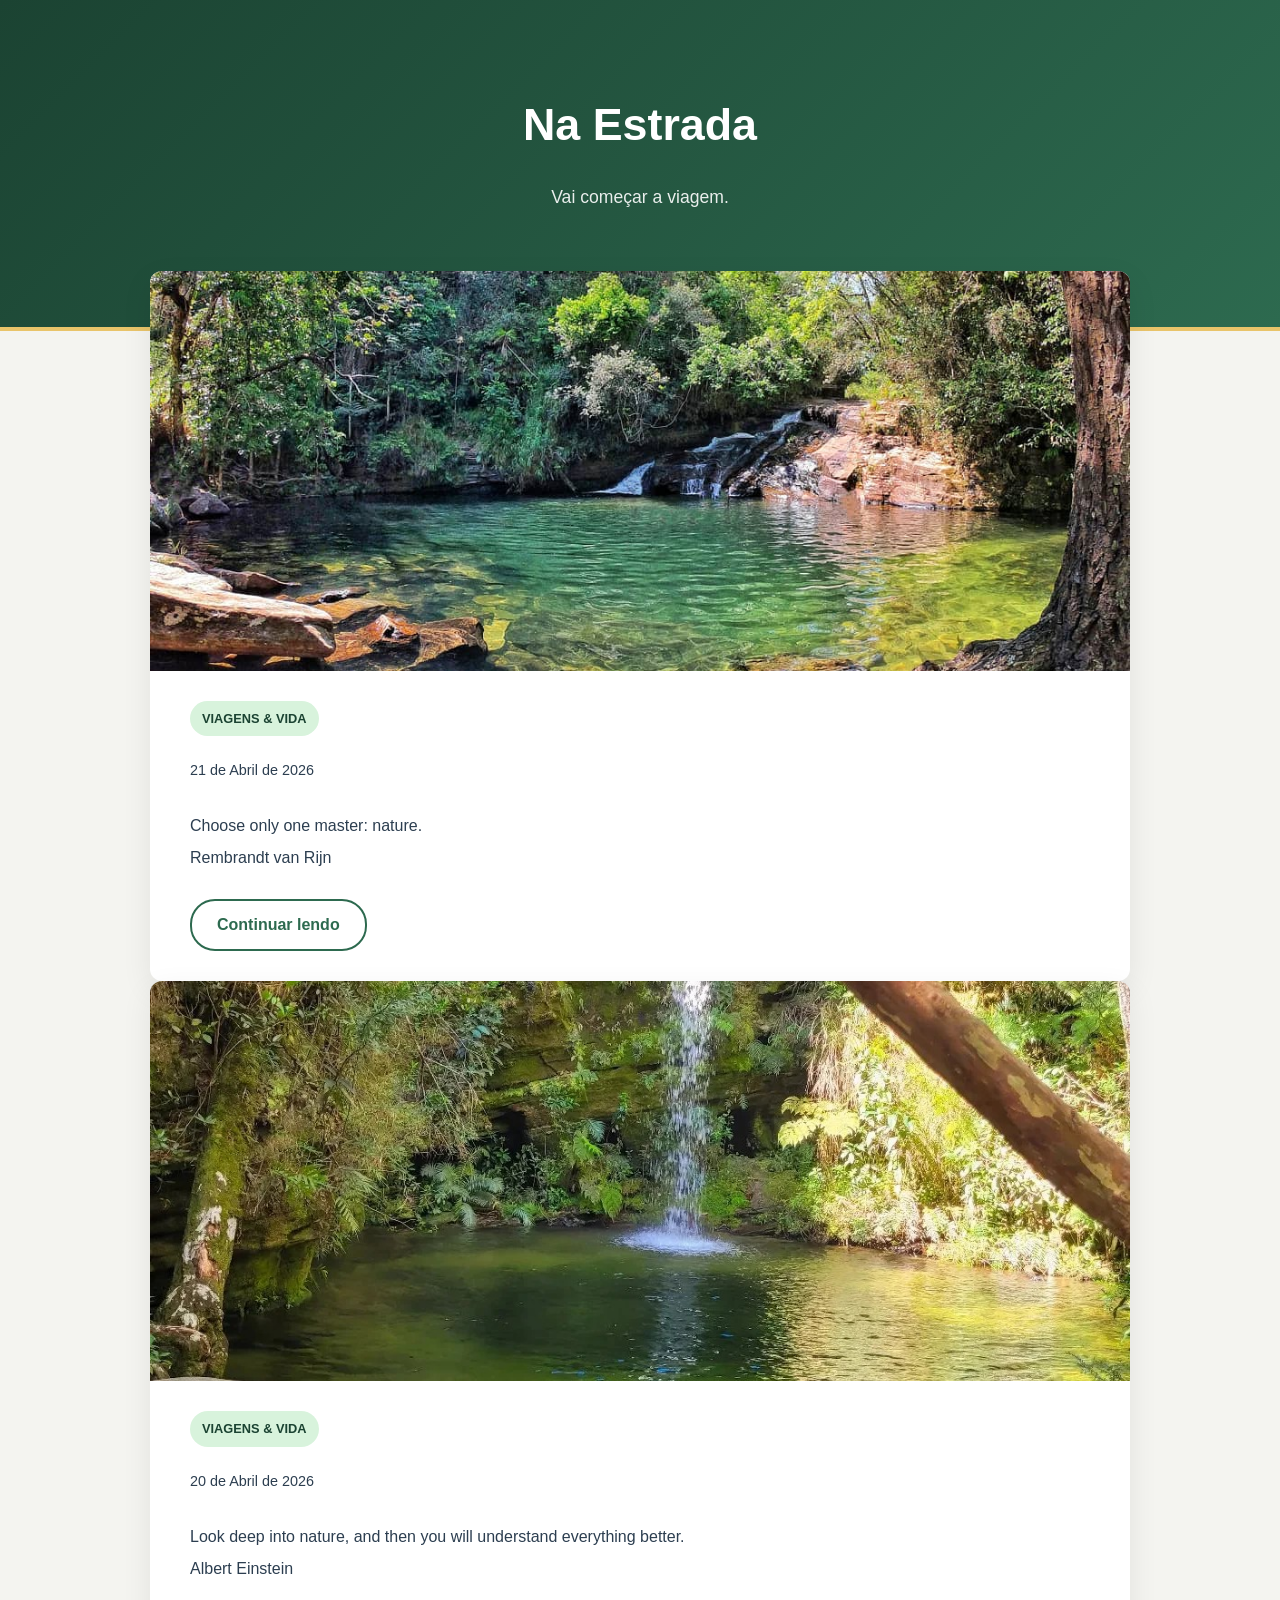
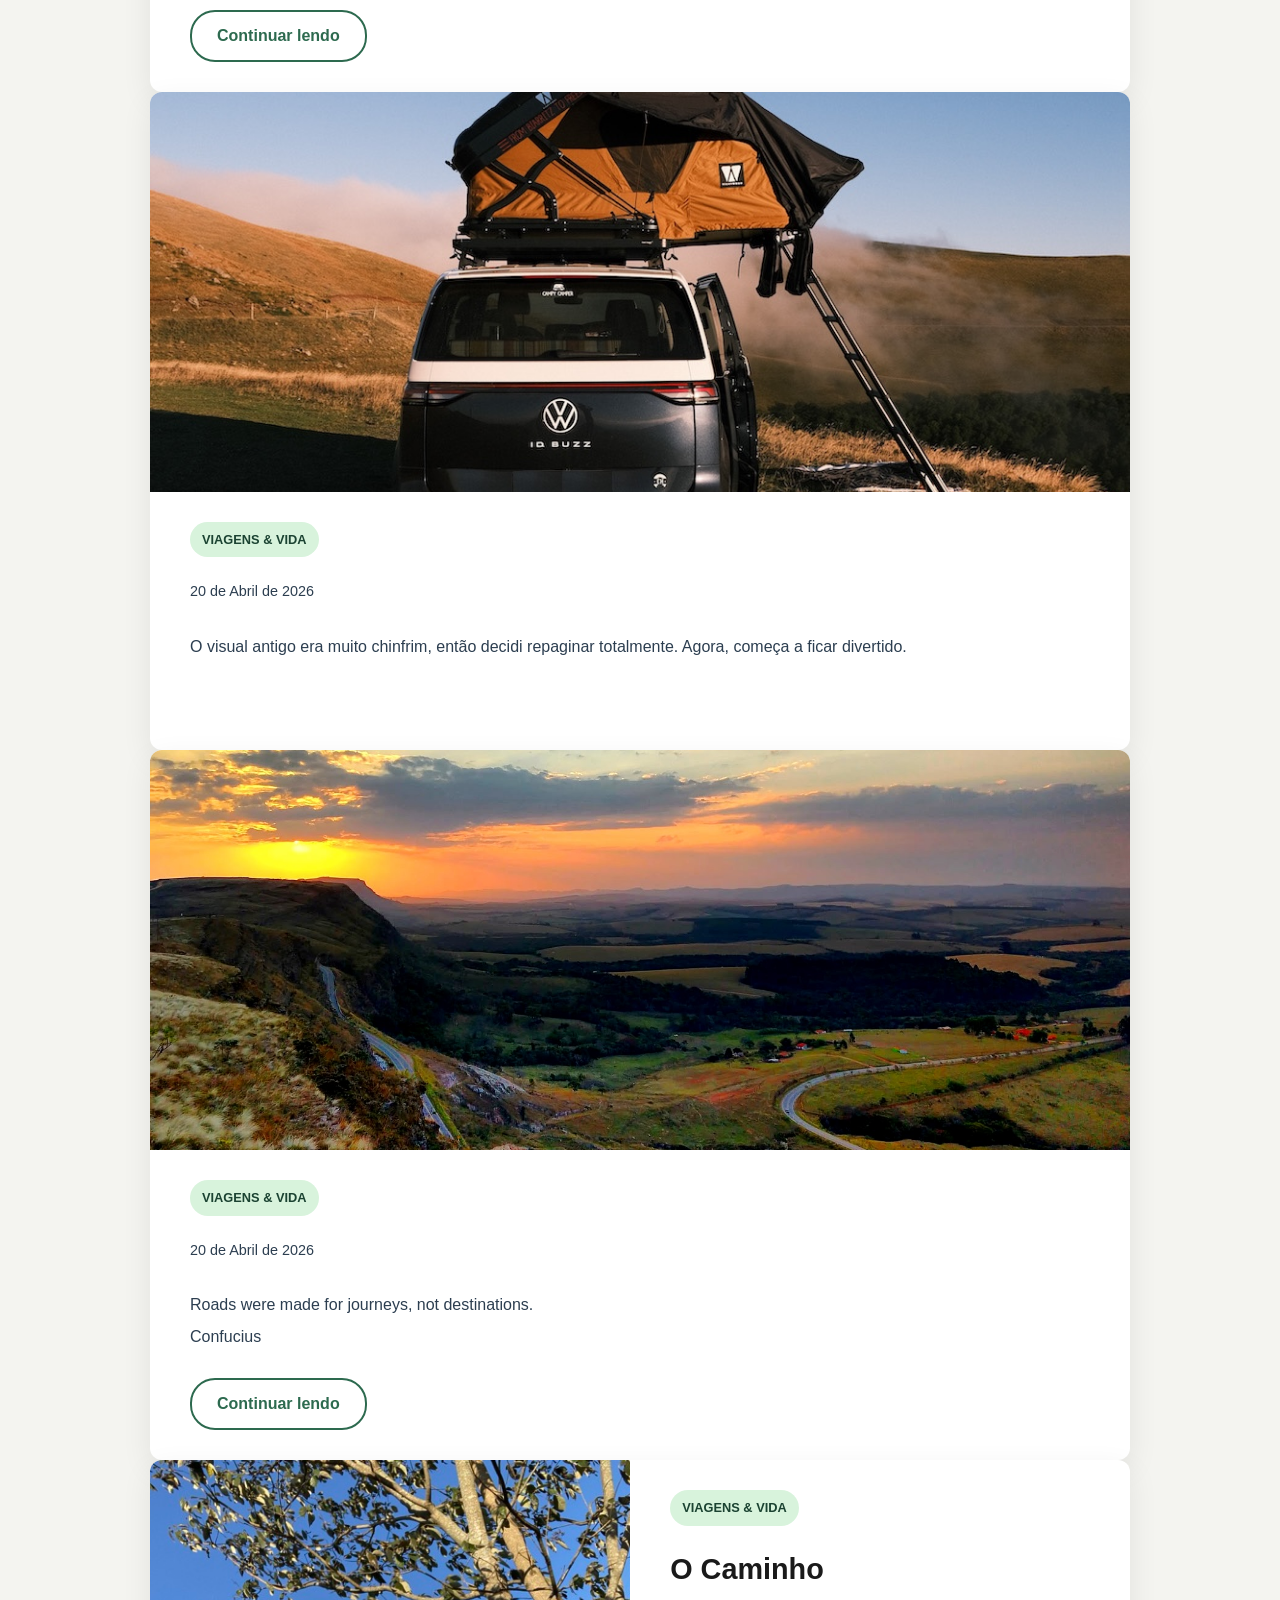
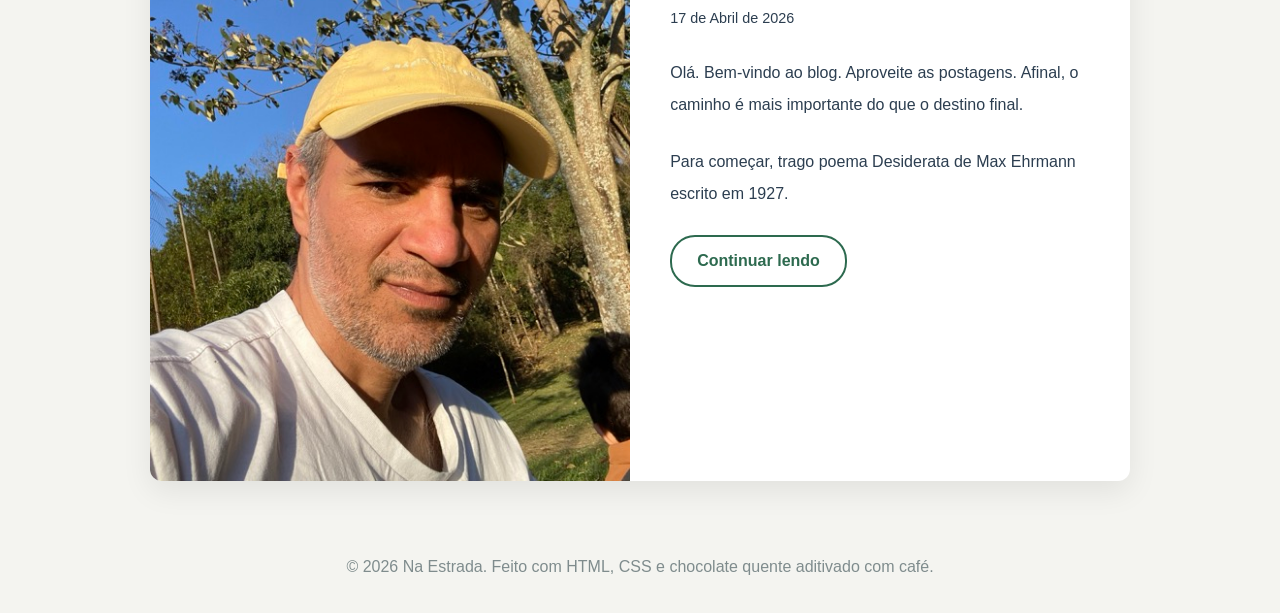
==== commit 9ba4b0b7: "Adicionando textos nos itens 'Continuar Lendo'. Novas págians html criadas." ====
--- a/index.html
+++ b/index.html
@@ -23,7 +23,7 @@
                 <p class="data">21 de Abril de 2026</p>
                 <p>Choose only one master: nature.
                 <br>Rembrandt van Rijn</p>
-                <a href="#" class="btn-leia-mais">Continuar lendo</a>
+                <a href="post.rembrandt.html" class="btn-leia-mais">Continuar lendo</a>
             </div>
         </article>
 
@@ -35,7 +35,7 @@
                 <p class="data">20 de Abril de 2026</p>
                 <p>Look deep into nature, and then you will understand everything better. 
                 <br>Albert Einstein</p>
-                <a href="#" class="btn-leia-mais">Continuar lendo</a>
+                <a href="post.einstein.html" class="btn-leia-mais">Continuar lendo</a>
             </div>
         </article>
 
@@ -46,7 +46,8 @@
                 <h2></h2>
                 <p class="data">20 de Abril de 2026</p>
                 <p>O visual antigo era muito chinfrim, então decidi repaginar totalmente. Agora, começa a ficar divertido.</p>
-                <a href="#" class="btn-leia-mais">Continuar lendo</a>
+                <br>
+               <!-- <a href="#" class="btn-leia-mais">Continuar lendo</a> -->
             </div>
         </article>
 
@@ -58,7 +59,7 @@
                 <p class="data">20 de Abril de 2026</p>
                 <p>Roads were made for journeys, not destinations. 
                 <br>Confucius</p>
-                <a href="#" class="btn-leia-mais">Continuar lendo</a>
+                <a href="post.confucius.html" class="btn-leia-mais">Continuar lendo</a>
             </div>
         </article>
 
@@ -71,7 +72,8 @@
                 <h2>O Caminho</h2>
                 <p class="data">17 de Abril de 2026</p>
                 <p>Olá. Bem-vindo ao blog. Aproveite as postagens. Afinal, o caminho é mais importante do que o destino final.</p>
-                <a href="#" class="btn-leia-mais">Continuar lendo</a>
+                <p>Para começar, trago poema Desiderata de Max Ehrmann escrito em 1927.</p>
+                <a href="post.ehrmann.html" class="btn-leia-mais">Continuar lendo</a>
             </div>
         </article>
         
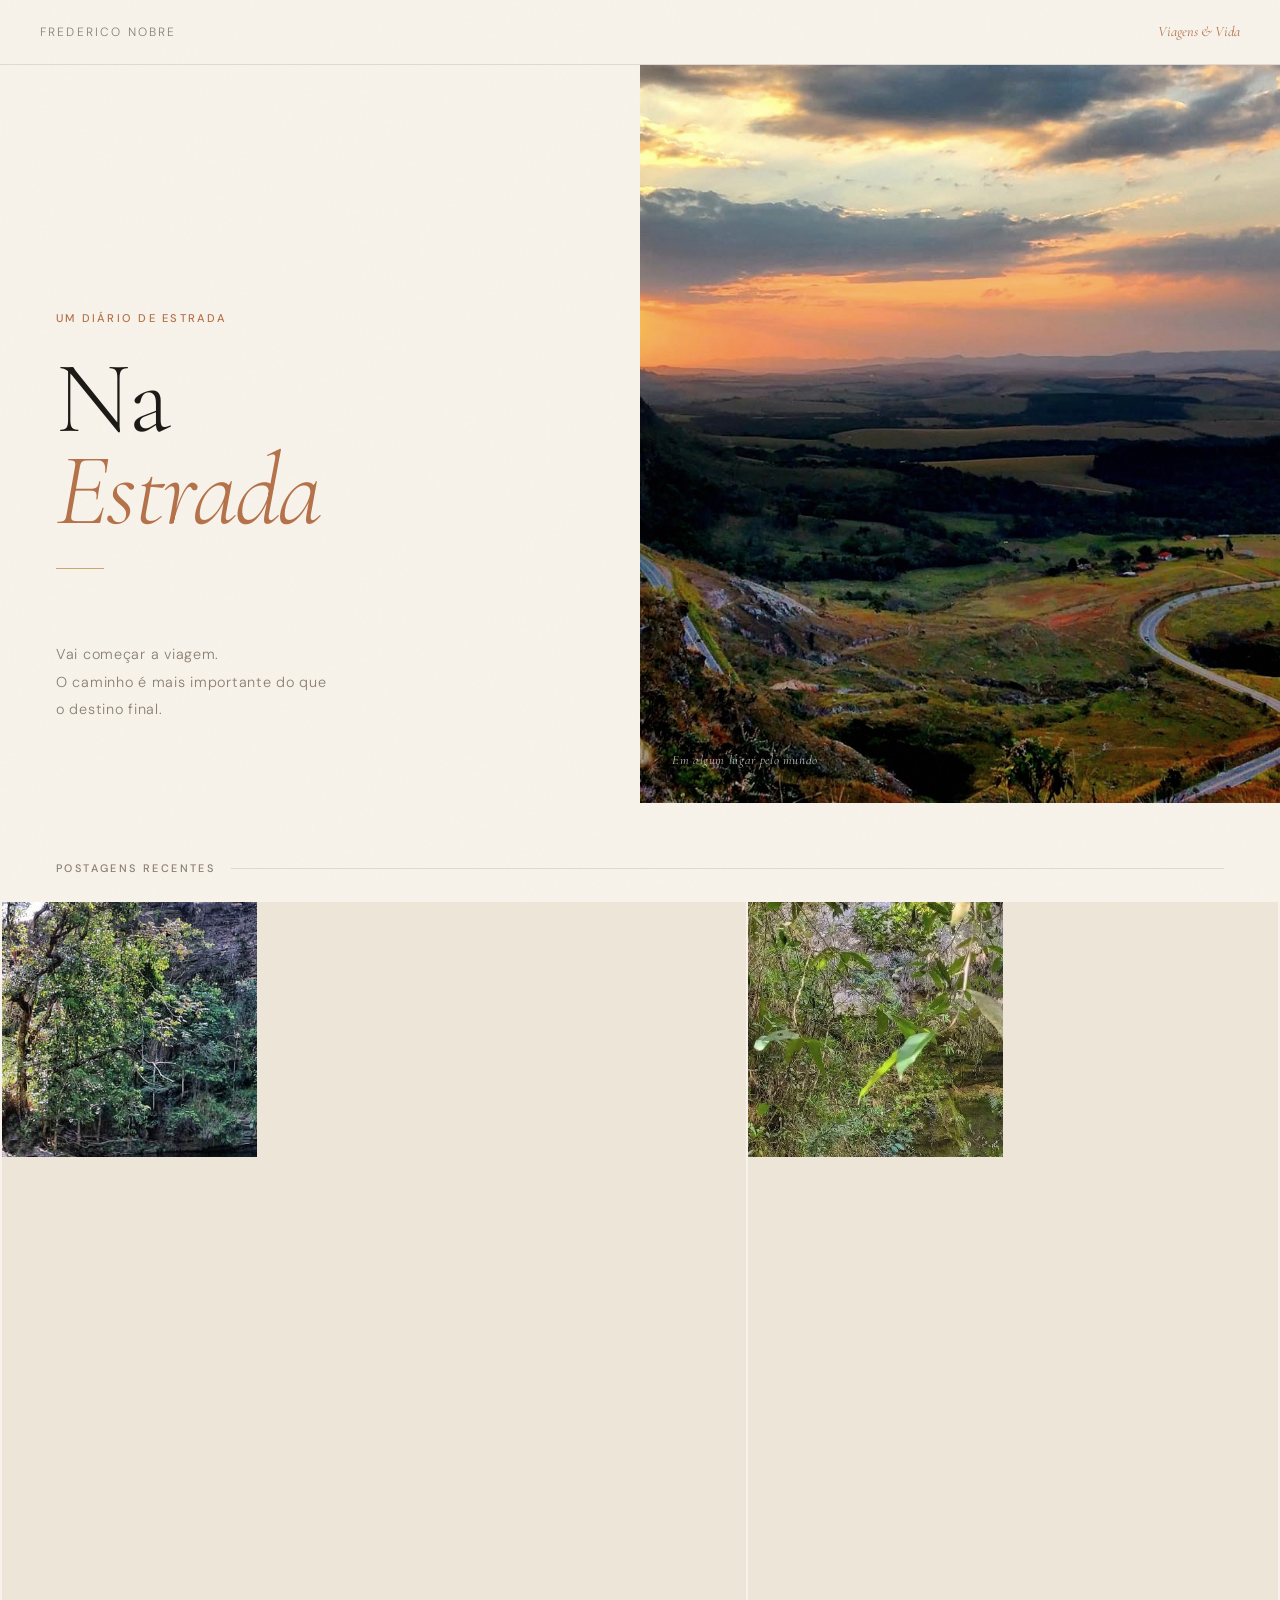
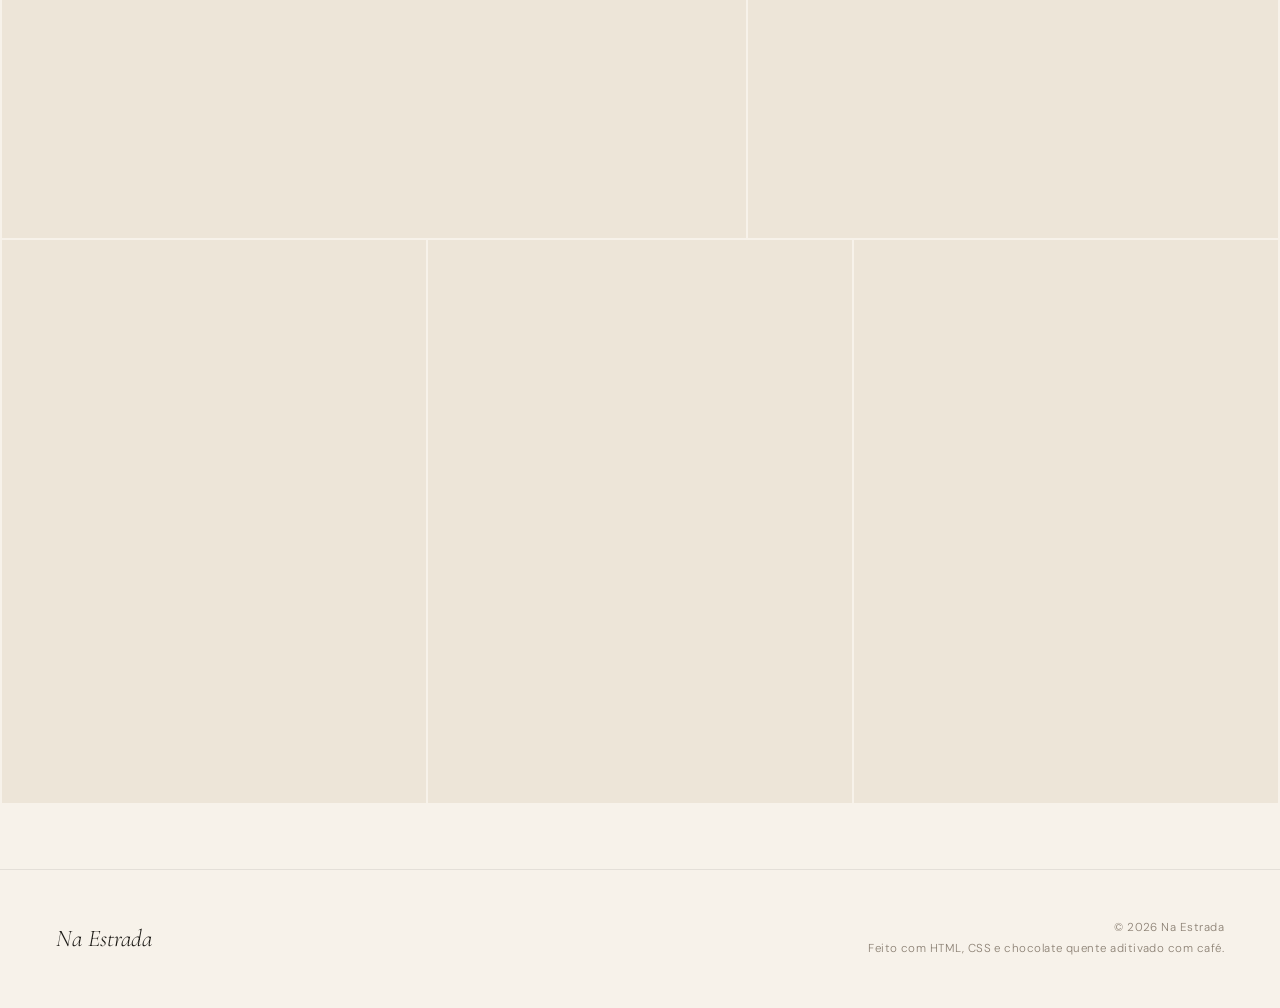
==== commit 9e0637e3: "Mudando visual, cores, estrutura para creme e outros." ====
--- a/index.html
+++ b/index.html
@@ -1,86 +1,130 @@
 <!DOCTYPE html>
 <html lang="pt-BR">
 <head>
-    <meta charset="UTF-8">
-    <meta name="viewport" content="width=device-width, initial-scale=1.0">
-    <title>Frederico</title>
-    <link rel="stylesheet" href="style.css">
+  <meta charset="UTF-8" />
+  <meta name="viewport" content="width=device-width, initial-scale=1.0" />
+  <title>Na Estrada — Viagens & Vida</title>
+  <link rel="stylesheet" href="style.css" />
 </head>
 <body>
-    <header class="site-header">
-        <div class="header-content">
-            <h1>Na Estrada</h1>
-            <p>Vai começar a viagem.</p>
+
+  <!-- BARRA DE TOPO -->
+  <header class="topbar">
+    <a href="index.html" class="topbar-name">Frederico Nobre</a>
+    <span class="topbar-tag">Viagens & Vida</span>
+  </header>
+
+  <!-- HERO -->
+  <section class="hero">
+    <div class="hero-text">
+      <p class="hero-eyebrow">Um diário de estrada</p>
+      <h1 class="hero-title">
+        Na<br>
+        <em>Estrada</em>
+      </h1>
+      <div class="hero-divider"></div>
+      <p class="hero-sub">Vai começar a viagem.<br>O caminho é mais importante do que o destino final.</p>
+    </div>
+    <div class="hero-image">
+      <img src="images/road.jpg" alt="Estrada serpenteado por uma montanha" />
+      <span class="hero-caption">Em algum lugar pelo mundo</span>
+    </div>
+  </section>
+
+  <!-- RÓTULO DE SEÇÃO -->
+  <div class="section-label">
+    <span>Postagens recentes</span>
+  </div>
+
+  <!-- GRID DE POSTS -->
+  <main class="posts-grid">
+
+    <!-- Post 1 — Destaque -->
+    <article class="post-card">
+      <div class="post-card-image">
+        <img src="images/09.jpg" alt="Linda cachoeira de águas cristalinas" />
+      </div>
+      <div class="post-card-body">
+        <div class="post-meta">
+          <span class="post-category">Viagens & Vida</span>
+          <span class="post-date">21 de Abril de 2026</span>
         </div>
-    </header>
+        <h2 class="post-title">Choose only one master: nature.</h2>
+        <p class="post-excerpt">Rembrandt van Rijn sabia bem disso. A natureza como mestre absoluto, guia silencioso de tudo o que criamos e somos.</p>
+        <a href="post.rembrandt.html" class="post-link">Continuar lendo</a>
+      </div>
+    </article>
 
-    <main class="container">
-        <article class="post-card">
-            <img src="images/09.jpg" alt="Linda cachoeira de águas cristalinas" class="post-image">
-            <div class="post-content">
-                <span class="categoria">Viagens & Vida</span>
-                <h2></h2>
-                <p class="data">21 de Abril de 2026</p>
-                <p>Choose only one master: nature.
-                <br>Rembrandt van Rijn</p>
-                <a href="post.rembrandt.html" class="btn-leia-mais">Continuar lendo</a>
-            </div>
-        </article>
+    <!-- Post 2 — Einstein -->
+    <article class="post-card">
+      <div class="post-card-image">
+        <img src="images/08.jpg" alt="Linda cachoeira lembrando uma ducha" />
+      </div>
+      <div class="post-card-body">
+        <div class="post-meta">
+          <span class="post-category">Viagens & Vida</span>
+          <span class="post-date">20 de Abril de 2026</span>
+        </div>
+        <h2 class="post-title">Look deep into nature, and then you will understand everything better.</h2>
+        <p class="post-excerpt">Albert Einstein</p>
+        <a href="post.einstein.html" class="post-link">Continuar lendo</a>
+      </div>
+    </article>
 
-        <article class="post-card">
-            <img src="images/08.jpg" alt="Linda cachoeira lembrando uma ducha" class="post-image">
-            <div class="post-content">
-                <span class="categoria">Viagens & Vida</span>
-                <h2></h2>
-                <p class="data">20 de Abril de 2026</p>
-                <p>Look deep into nature, and then you will understand everything better. 
-                <br>Albert Einstein</p>
-                <a href="post.einstein.html" class="btn-leia-mais">Continuar lendo</a>
-            </div>
-        </article>
+    <!-- Post 3 — Confúcio (card de citação) -->
+    <article class="post-card is-quote">
+      <div class="post-card-body">
+        <div class="post-meta">
+          <span class="post-category">Viagens & Vida</span>
+          <span class="post-date">20 de Abril de 2026</span>
+        </div>
+        <h2 class="post-title">"Roads were made for journeys, not destinations."</h2>
+        <p class="post-author">— Confúcio</p>
+        <a href="post.confucius.html" class="post-link">Continuar lendo</a>
+      </div>
+    </article>
 
-        <article class="post-card">
-            <img src="images/id-buzz.jpg" alt="Van no acampamento" class="post-image">
-            <div class="post-content">
-                <span class="categoria">Viagens & Vida</span>
-                <h2></h2>
-                <p class="data">20 de Abril de 2026</p>
-                <p>O visual antigo era muito chinfrim, então decidi repaginar totalmente. Agora, começa a ficar divertido.</p>
-                <br>
-               <!-- <a href="#" class="btn-leia-mais">Continuar lendo</a> -->
-            </div>
-        </article>
+    <!-- Post 4 — Van -->
+    <article class="post-card">
+      <div class="post-card-image">
+        <img src="images/id-buzz.jpg" alt="Van no acampamento" />
+      </div>
+      <div class="post-card-body">
+        <div class="post-meta">
+          <span class="post-category">Viagens & Vida</span>
+          <span class="post-date">20 de Abril de 2026</span>
+        </div>
+        <h2 class="post-title">Repaginando a estrada</h2>
+        <p class="post-excerpt">O visual antigo era muito chinfrim, então decidi repaginar totalmente. Agora, começa a ficar divertido.</p>
+      </div>
+    </article>
 
-        <article class="post-card">
-            <img src="images/road.jpg" alt="Estrada serpenteado por uma montanha" class="post-image">
-            <div class="post-content">
-                <span class="categoria">Viagens & Vida</span>
-                <h2></h2>
-                <p class="data">20 de Abril de 2026</p>
-                <p>Roads were made for journeys, not destinations. 
-                <br>Confucius</p>
-                <a href="post.confucius.html" class="btn-leia-mais">Continuar lendo</a>
-            </div>
-        </article>
+    <!-- Post 5 — Ehrmann -->
+    <article class="post-card">
+      <div class="post-card-image">
+        <img src="images/author.jpeg" alt="Foto do autor Frederico" />
+      </div>
+      <div class="post-card-body">
+        <div class="post-meta">
+          <span class="post-category">Viagens & Vida</span>
+          <span class="post-date">17 de Abril de 2026</span>
+        </div>
+        <h2 class="post-title">O Caminho</h2>
+        <p class="post-excerpt">Bem-vindo ao blog. O caminho é mais importante do que o destino final. Para começar, o poema Desiderata de Max Ehrmann, 1927.</p>
+        <a href="post.ehrmann.html" class="post-link">Continuar lendo</a>
+      </div>
+    </article>
 
-        <article class="post-card post-split">
-            <div class="post-split-image">
-                <img src="images/author.jpeg" alt="Foto do autor Frederico">
-            </div>
-            <div class="post-content">
-                <span class="categoria">Viagens & Vida</span>
-                <h2>O Caminho</h2>
-                <p class="data">17 de Abril de 2026</p>
-                <p>Olá. Bem-vindo ao blog. Aproveite as postagens. Afinal, o caminho é mais importante do que o destino final.</p>
-                <p>Para começar, trago poema Desiderata de Max Ehrmann escrito em 1927.</p>
-                <a href="post.ehrmann.html" class="btn-leia-mais">Continuar lendo</a>
-            </div>
-        </article>
-        
-    </main>
+  </main>
 
-    <footer>
-        <p>&copy; 2026 Na Estrada. Feito com HTML, CSS e chocolate quente aditivado com café.</p>
-    </footer>
+  <!-- RODAPÉ -->
+  <footer>
+    <span class="footer-brand">Na Estrada</span>
+    <p class="footer-copy">
+      © 2026 Na Estrada<br>
+      Feito com HTML, CSS e chocolate quente aditivado com café.
+    </p>
+  </footer>
+
 </body>
 </html>
--- a/style.css
+++ b/style.css
@@ -1,164 +1,560 @@
-/* Paleta Estrada e Natureza */
+/* ═══════════════════════════════════════════════
+   NA ESTRADA — Folha de Estilos Principal
+   ═══════════════════════════════════════════════ */
+
+/* ─── FONTES ─── */
+@import url('https://fonts.googleapis.com/css2?family=Cormorant+Garamond:ital,wght@0,300;0,400;0,600;1,300;1,400&family=DM+Sans:wght@300;400;500&display=swap');
+
+/* ─── VARIÁVEIS ─── */
 :root {
-    --cor-fundo: #f4f4f0; /* Off-white com um toque de areia/terra */
-    --cor-texto: #2c3e50; /* Cinza asfalto escuro para boa leitura */
-    --cor-destaque: #2d6a4f; /* Verde floresta */
-    --cor-destaque-hover: #1b4332; /* Verde mais escuro (mata fechada) */
-    --cor-secundaria: #7f8c8d; /* Cinza neblina */
-    --cor-branco: #ffffff;
-    --cor-faixa-pista: #e9c46a; /* Amarelo quente das faixas da estrada */
-}
-
-* {
-    margin: 0;
-    padding: 0;
-    box-sizing: border-box;
-}
+  --ink:    #1c1a16;
+  --cream:  #f7f2ea;
+  --warm:   #ede5d8;
+  --terra:  #b5724a;
+  --gold:   #c9a96e;
+  --muted:  #8a7f72;
+  --serif:  'Cormorant Garamond', Georgia, serif;
+  --sans:   'DM Sans', sans-serif;
+}
+
+/* ─── RESET ─── */
+*, *::before, *::after {
+  box-sizing: border-box;
+  margin: 0;
+  padding: 0;
+}
+
+html { scroll-behavior: smooth; }
 
 body {
-    font-family: sans-serif;
-    background-color: var(--cor-fundo);
-    color: var(--cor-texto);
-    line-height: 2.0;
-}
-
-/* Cabeçalho com tons de floresta e detalhe de pista */
-.site-header {
-    background: linear-gradient(135deg, #1b4332, #2d6a4f);
-    border-bottom: 4px solid var(--cor-faixa-pista);
-    color: var(--cor-branco);
-    padding: 5rem 20px 7rem; 
+  background: var(--cream);
+  color: var(--ink);
+  font-family: var(--sans);
+  font-size: 16px;
+  line-height: 1.7;
+  -webkit-font-smoothing: antialiased;
+}
+
+/* ─── TEXTURA DE GRÃO ─── */
+body::before {
+  content: '';
+  position: fixed;
+  inset: 0;
+  pointer-events: none;
+  z-index: 999;
+  background-image: url("data:image/svg+xml,%3Csvg viewBox='0 0 256 256' xmlns='http://www.w3.org/2000/svg'%3E%3Cfilter id='noise'%3E%3CfeTurbulence type='fractalNoise' baseFrequency='0.9' numOctaves='4' stitchTiles='stitch'/%3E%3C/filter%3E%3Crect width='100%25' height='100%25' filter='url(%23noise)' opacity='0.04'/%3E%3C/svg%3E");
+  opacity: 0.35;
+}
+
+/* ═══════════════════════════════════════════════
+   ANIMAÇÕES
+   ═══════════════════════════════════════════════ */
+@keyframes fadeDown {
+  from { opacity: 0; transform: translateY(-10px); }
+  to   { opacity: 1; transform: translateY(0); }
+}
+
+@keyframes fadeIn {
+  from { opacity: 0; }
+  to   { opacity: 1; }
+}
+
+@keyframes riseUp {
+  from { opacity: 0; transform: translateY(20px); }
+  to   { opacity: 1; transform: translateY(0); }
+}
+
+@keyframes slowZoom {
+  from { transform: scale(1.06); }
+  to   { transform: scale(1); }
+}
+
+/* ═══════════════════════════════════════════════
+   BARRA DE TOPO (compartilhada)
+   ═══════════════════════════════════════════════ */
+.topbar {
+  display: flex;
+  justify-content: space-between;
+  align-items: center;
+  padding: 1.25rem 2.5rem;
+  border-bottom: 1px solid rgba(0, 0, 0, 0.1);
+  position: sticky;
+  top: 0;
+  background: rgba(247, 242, 234, 0.92);
+  backdrop-filter: blur(12px);
+  z-index: 100;
+  animation: fadeDown 0.6s ease both;
+}
+
+.topbar-name {
+  font-family: var(--sans);
+  font-weight: 300;
+  font-size: 0.75rem;
+  letter-spacing: 0.18em;
+  text-transform: uppercase;
+  color: var(--muted);
+  text-decoration: none;
+  transition: color 0.2s;
+}
+
+.topbar-name:hover { color: var(--ink); }
+
+.topbar-tag {
+  font-family: var(--serif);
+  font-style: italic;
+  font-size: 0.9rem;
+  color: var(--terra);
+}
+
+/* ═══════════════════════════════════════════════
+   RODAPÉ (compartilhado)
+   ═══════════════════════════════════════════════ */
+footer {
+  border-top: 1px solid rgba(0, 0, 0, 0.08);
+  padding: 3rem 3.5rem;
+  display: flex;
+  justify-content: space-between;
+  align-items: center;
+  margin-top: 4rem;
+}
+
+.footer-brand {
+  font-family: var(--serif);
+  font-size: 1.5rem;
+  font-weight: 300;
+  font-style: italic;
+  color: var(--ink);
+}
+
+.footer-copy {
+  font-family: var(--sans);
+  font-size: 0.72rem;
+  color: var(--muted);
+  font-weight: 300;
+  letter-spacing: 0.04em;
+  text-align: right;
+  line-height: 1.8;
+}
+
+/* ═══════════════════════════════════════════════
+   PÁGINA INICIAL — HERO
+   ═══════════════════════════════════════════════ */
+.hero {
+  display: grid;
+  grid-template-columns: 1fr 1fr;
+  min-height: 82vh;
+  animation: fadeIn 0.9s ease 0.1s both;
+}
+
+.hero-text {
+  display: flex;
+  flex-direction: column;
+  justify-content: flex-end;
+  padding: 5rem 3.5rem;
+  background: var(--cream);
+}
+
+.hero-eyebrow {
+  font-family: var(--sans);
+  font-size: 0.7rem;
+  letter-spacing: 0.2em;
+  text-transform: uppercase;
+  color: var(--terra);
+  margin-bottom: 1.5rem;
+  font-weight: 500;
+}
+
+.hero-title {
+  font-family: var(--serif);
+  font-size: clamp(4.5rem, 8vw, 8rem);
+  font-weight: 300;
+  line-height: 0.9;
+  letter-spacing: -0.02em;
+  color: var(--ink);
+}
+
+.hero-title em {
+  font-style: italic;
+  color: var(--terra);
+  display: block;
+}
+
+.hero-sub {
+  margin-top: 2.5rem;
+  font-family: var(--sans);
+  font-size: 0.9rem;
+  font-weight: 300;
+  color: var(--muted);
+  letter-spacing: 0.05em;
+  max-width: 28ch;
+  line-height: 1.9;
+}
+
+.hero-divider {
+  width: 3rem;
+  height: 1px;
+  background: var(--gold);
+  margin: 2rem 0;
+}
+
+.hero-image {
+  position: relative;
+  overflow: hidden;
+}
+
+.hero-image img {
+  width: 100%;
+  height: 100%;
+  object-fit: cover;
+  display: block;
+  filter: saturate(0.85);
+  transition: transform 8s ease;
+}
+
+.hero-image:hover img { transform: scale(1.04); }
+
+.hero-caption {
+  position: absolute;
+  bottom: 2rem;
+  left: 2rem;
+  font-family: var(--serif);
+  font-style: italic;
+  font-size: 0.8rem;
+  color: rgba(255, 255, 255, 0.7);
+  letter-spacing: 0.05em;
+}
+
+/* ═══════════════════════════════════════════════
+   PÁGINA INICIAL — RÓTULO DE SEÇÃO
+   ═══════════════════════════════════════════════ */
+.section-label {
+  padding: 3.5rem 3.5rem 1.5rem;
+  display: flex;
+  align-items: center;
+  gap: 1rem;
+}
+
+.section-label span {
+  font-family: var(--sans);
+  font-size: 0.68rem;
+  letter-spacing: 0.22em;
+  text-transform: uppercase;
+  color: var(--muted);
+  font-weight: 500;
+  white-space: nowrap;
+}
+
+.section-label::after {
+  content: '';
+  flex: 1;
+  height: 1px;
+  background: rgba(0, 0, 0, 0.1);
+}
+
+/* ═══════════════════════════════════════════════
+   PÁGINA INICIAL — GRID DE POSTS
+   ═══════════════════════════════════════════════ */
+.posts-grid {
+  display: grid;
+  grid-template-columns: repeat(12, 1fr);
+  gap: 2px;
+  padding: 0 2px 2px;
+}
+
+.post-card:nth-child(1) { grid-column: span 7; }
+.post-card:nth-child(2) { grid-column: span 5; }
+.post-card:nth-child(3) { grid-column: span 4; }
+.post-card:nth-child(4) { grid-column: span 4; }
+.post-card:nth-child(5) { grid-column: span 4; }
+
+.post-card {
+  position: relative;
+  overflow: hidden;
+  background: var(--warm);
+  cursor: pointer;
+  animation: riseUp 0.7s ease both;
+}
+
+.post-card:nth-child(1) { animation-delay: 0.15s; }
+.post-card:nth-child(2) { animation-delay: 0.25s; }
+.post-card:nth-child(3) { animation-delay: 0.35s; }
+.post-card:nth-child(4) { animation-delay: 0.45s; }
+.post-card:nth-child(5) { animation-delay: 0.55s; }
+
+.post-card-image {
+  width: 100%;
+  aspect-ratio: 4 / 3;
+  overflow: hidden;
+}
+
+.post-card:nth-child(1) .post-card-image { aspect-ratio: 16 / 10; }
+.post-card:nth-child(2) .post-card-image { aspect-ratio: 3 / 4; }
+
+.post-card-image img {
+  width: 100%;
+  height: 100%;
+  object-fit: cover;
+  filter: saturate(0.82);
+  transition: transform 0.6s ease, filter 0.6s ease;
+  display: block;
+}
+
+.post-card:hover .post-card-image img {
+  transform: scale(1.05);
+  filter: saturate(1);
+}
+
+.post-card-body {
+  padding: 1.75rem 2rem 2rem;
+  background: var(--cream);
+}
+
+.post-meta {
+  display: flex;
+  align-items: center;
+  gap: 0.75rem;
+  margin-bottom: 0.75rem;
+}
+
+.post-category {
+  font-family: var(--sans);
+  font-size: 0.65rem;
+  letter-spacing: 0.18em;
+  text-transform: uppercase;
+  color: var(--terra);
+  font-weight: 500;
+}
+
+.post-date {
+  font-family: var(--sans);
+  font-size: 0.7rem;
+  color: var(--muted);
+  font-weight: 300;
+}
+
+.post-title {
+  font-family: var(--serif);
+  font-size: 1.45rem;
+  font-weight: 400;
+  line-height: 1.25;
+  color: var(--ink);
+  margin-bottom: 0.75rem;
+}
+
+.post-card:nth-child(1) .post-title { font-size: 1.85rem; }
+
+.post-excerpt {
+  font-family: var(--sans);
+  font-size: 0.82rem;
+  line-height: 1.75;
+  color: var(--muted);
+  font-weight: 300;
+  display: -webkit-box;
+  -webkit-line-clamp: 3;
+  -webkit-box-orient: vertical;
+  overflow: hidden;
+}
+
+.post-link {
+  display: inline-flex;
+  align-items: center;
+  gap: 0.4rem;
+  margin-top: 1.25rem;
+  font-family: var(--sans);
+  font-size: 0.72rem;
+  letter-spacing: 0.14em;
+  text-transform: uppercase;
+  color: var(--terra);
+  text-decoration: none;
+  font-weight: 500;
+  transition: gap 0.2s ease;
+}
+
+.post-link:hover { gap: 0.7rem; }
+
+.post-link::after {
+  content: '→';
+  font-size: 0.9rem;
+}
+
+/* ─── Card de citação (fundo escuro) ─── */
+.post-card.is-quote .post-card-body {
+  background: var(--ink);
+  min-height: 280px;
+  display: flex;
+  flex-direction: column;
+  justify-content: center;
+  padding: 2.5rem;
+}
+
+.post-card.is-quote .post-title {
+  font-style: italic;
+  font-size: 1.5rem;
+  color: var(--cream);
+  font-weight: 300;
+  line-height: 1.4;
+}
+
+.post-card.is-quote .post-author {
+  margin-top: 1.25rem;
+  font-family: var(--sans);
+  font-size: 0.7rem;
+  letter-spacing: 0.16em;
+  text-transform: uppercase;
+  color: var(--gold);
+  font-weight: 400;
+}
+
+.post-card.is-quote .post-link  { color: var(--gold); }
+.post-card.is-quote .post-category { color: var(--gold); }
+.post-card.is-quote .post-date  { color: rgba(247, 242, 234, 0.4); }
+
+/* ═══════════════════════════════════════════════
+   PÁGINA DE POST — HERO
+   ═══════════════════════════════════════════════ */
+.post-hero {
+  width: 100%;
+  height: 60vh;
+  overflow: hidden;
+  position: relative;
+}
+
+.post-hero img {
+  width: 100%;
+  height: 100%;
+  object-fit: cover;
+  filter: saturate(0.8) brightness(0.88);
+  animation: slowZoom 12s ease both;
+}
+
+.post-hero-overlay {
+  position: absolute;
+  inset: 0;
+  background: linear-gradient(to bottom, transparent 40%, rgba(28, 26, 22, 0.6));
+}
+
+/* ═══════════════════════════════════════════════
+   PÁGINA DE POST — CONTEÚDO
+   ═══════════════════════════════════════════════ */
+.post-wrapper {
+  max-width: 680px;
+  margin: 0 auto;
+  padding: 0 2rem 6rem;
+  animation: riseUp 0.7s ease 0.1s both;
+}
+
+.post-header {
+  padding: 3.5rem 0 2.5rem;
+  border-bottom: 1px solid rgba(0, 0, 0, 0.08);
+  margin-bottom: 3rem;
+}
+
+.post-header .post-meta { margin-bottom: 1.5rem; }
+
+.post-header .post-title {
+  font-family: var(--serif);
+  font-size: clamp(2.2rem, 5vw, 3.2rem);
+  font-weight: 300;
+  line-height: 1.15;
+  letter-spacing: -0.01em;
+  color: var(--ink);
+  margin-bottom: 0;
+}
+
+.post-body {
+  font-family: var(--serif);
+  font-size: 1.2rem;
+  font-weight: 300;
+  line-height: 1.9;
+  color: #2e2b25;
+}
+
+.post-body p { margin-bottom: 1.6em; }
+
+.post-body p:first-child::first-letter {
+  font-size: 4.5rem;
+  line-height: 0.8;
+  float: left;
+  margin: 0.08em 0.12em 0 0;
+  font-family: var(--serif);
+  font-weight: 600;
+  color: var(--terra);
+}
+
+.post-body .post-author {
+  margin-top: 3rem;
+  padding-top: 2rem;
+  border-top: 1px solid rgba(0, 0, 0, 0.1);
+  font-family: var(--sans);
+  font-size: 0.75rem;
+  letter-spacing: 0.14em;
+  text-transform: uppercase;
+  color: var(--muted);
+  font-weight: 400;
+}
+
+.post-body .post-author span {
+  color: var(--terra);
+  font-weight: 500;
+}
+
+.back-link {
+  display: inline-flex;
+  align-items: center;
+  gap: 0.4rem;
+  margin-top: 3.5rem;
+  font-family: var(--sans);
+  font-size: 0.72rem;
+  letter-spacing: 0.14em;
+  text-transform: uppercase;
+  color: var(--terra);
+  text-decoration: none;
+  font-weight: 500;
+  transition: gap 0.2s ease;
+}
+
+.back-link::before { content: '←'; font-size: 0.9rem; }
+.back-link:hover   { gap: 0.7rem; }
+
+/* ═══════════════════════════════════════════════
+   RESPONSIVO
+   ═══════════════════════════════════════════════ */
+@media (max-width: 900px) {
+  .hero {
+    grid-template-columns: 1fr;
+    min-height: auto;
+  }
+
+  .hero-image { height: 55vw; }
+  .hero-text  { padding: 3rem 2rem 2.5rem; }
+
+  .posts-grid { grid-template-columns: 1fr; }
+  .post-card:nth-child(n) { grid-column: span 12; }
+
+  .topbar       { padding: 1rem 1.5rem; }
+  .section-label { padding: 2.5rem 1.5rem 1rem; }
+
+  footer {
+    flex-direction: column;
+    gap: 1rem;
+    padding: 2rem 1.5rem;
     text-align: center;
-}
-
-.header-content h1 {
-    font-size: 2.8rem;
-    font-weight: 600;
-    margin-bottom: 10px;
-}
-
-.header-content p {
-    font-size: 1.1rem;
-    font-weight: 300;
-    opacity: 0.9;
-}
-
-.container {
-    max-width: 1020px;
-    margin: -60px auto 40px; 
-    padding: 0 20px;
-    position: relative;
-}
-
-.post-card {
-    background-color: var(--cor-branco);
-    border-radius: 12px;
-    overflow: hidden; 
-    box-shadow: 0 10px 30px rgba(0, 0, 0, 0.08); 
-    transition: transform 0.3s ease, box-shadow 0.3s ease;
-}
-
-.post-card:hover {
-    transform: translateY(-5px);
-    box-shadow: 0 15px 35px rgba(0, 0, 0, 0.15);
-}
-
-.post-image {
-    width: 100%;
-    height: 400px;
-    object-fit: cover;
-    display: block;
-}
-
-.post-content {
-    padding: 30px 40px;
-}
-
-/* Etiqueta colorida - Tom de folha clara */
-.categoria {
-    background-color: #d8f3dc;
-    color: var(--cor-destaque-hover);
-    font-size: 0.8rem;
-    font-weight: 600;
-    text-transform: uppercase;
-    padding: 5px 12px;
-    border-radius: 20px;
-    display: inline-block;
-    margin-bottom: 15px;
-}
-
-.post-content h2 {
-    font-size: 1.8rem;
-    margin-bottom: 5px;
-    color: #1a1a1a;
-}
-
-.data {
-    color: var(--cor-secundaria);
-    font-size: 0.9rem;
-    margin-bottom: 20px;
-}
-
-.post-content p {
-    margin-bottom: 25px;
-    color: var(--cor-texto);
-}
-
-/* Botão Verde Floresta */
-.btn-leia-mais {
-    display: inline-block;
-    text-decoration: none;
-    color: var(--cor-destaque);
-    font-weight: 600;
-    border: 2px solid var(--cor-destaque);
-    padding: 8px 25px;
-    border-radius: 25px;
-    transition: all 0.3s ease;
-}
-
-.btn-leia-mais:hover {
-    background-color: var(--cor-destaque);
-    color: var(--cor-branco);
-    border-color: var(--cor-destaque);
-}
-
-/* Quando o post tiver a classe 'post-split', ele usa Flexbox */
-.post-split {
-    display: flex;
-    align-items: stretch; /* Faz a imagem e o texto terem a mesma altura */
-}
-
-.post-split-image {
-    flex: 0 0 49%; /* A mágica está aqui: não cresce(0), não encolhe(0), base exata de 49% */
-    max-width: 49%;
-    display: flex; /* Transforma a caixa da imagem num flex container */
-}
-
-.post-split .post-content {
-    flex: 1; /* Faz o texto preencher o resto do espaço sem empurrar a foto */
-}
-
-.post-split-image img {
-    width: 100%;
-    height: 100%;
-    object-fit: cover; /* Corta a imagem para preencher o espaço sem distorcer */
-    display: block; /* Remove o espaço fantasma das "perninhas" das letras */
-}
-
-/* Ajuste importante para celular: desativa a divisão em telas pequenas */
-@media (max-width: 640px) {
-    .post-split {
-        flex-direction: column; /* Volta a ficar um em cima do outro */
-    }
-    .post-split-image {
-        max-width: 100%;
-        height: 495px;
-    }
-}
-
-footer {
-    text-align: center;
-    padding: 30px 20px;
-    color: var(--cor-secundaria);
-    margin-top: 40px;
+  }
+
+  .footer-copy { text-align: center; }
+}
+
+@media (max-width: 700px) {
+  .post-hero   { height: 42vh; }
+  .post-wrapper { padding: 0 1.25rem 4rem; }
+
+  footer { padding: 2rem 1.25rem; }
+}
+
+@media (min-width: 901px) and (max-width: 1200px) {
+  .post-card:nth-child(1) { grid-column: span 12; }
+  .post-card:nth-child(2) { grid-column: span 6; }
+  .post-card:nth-child(3) { grid-column: span 6; }
+  .post-card:nth-child(4) { grid-column: span 6; }
+  .post-card:nth-child(5) { grid-column: span 6; }
 }
